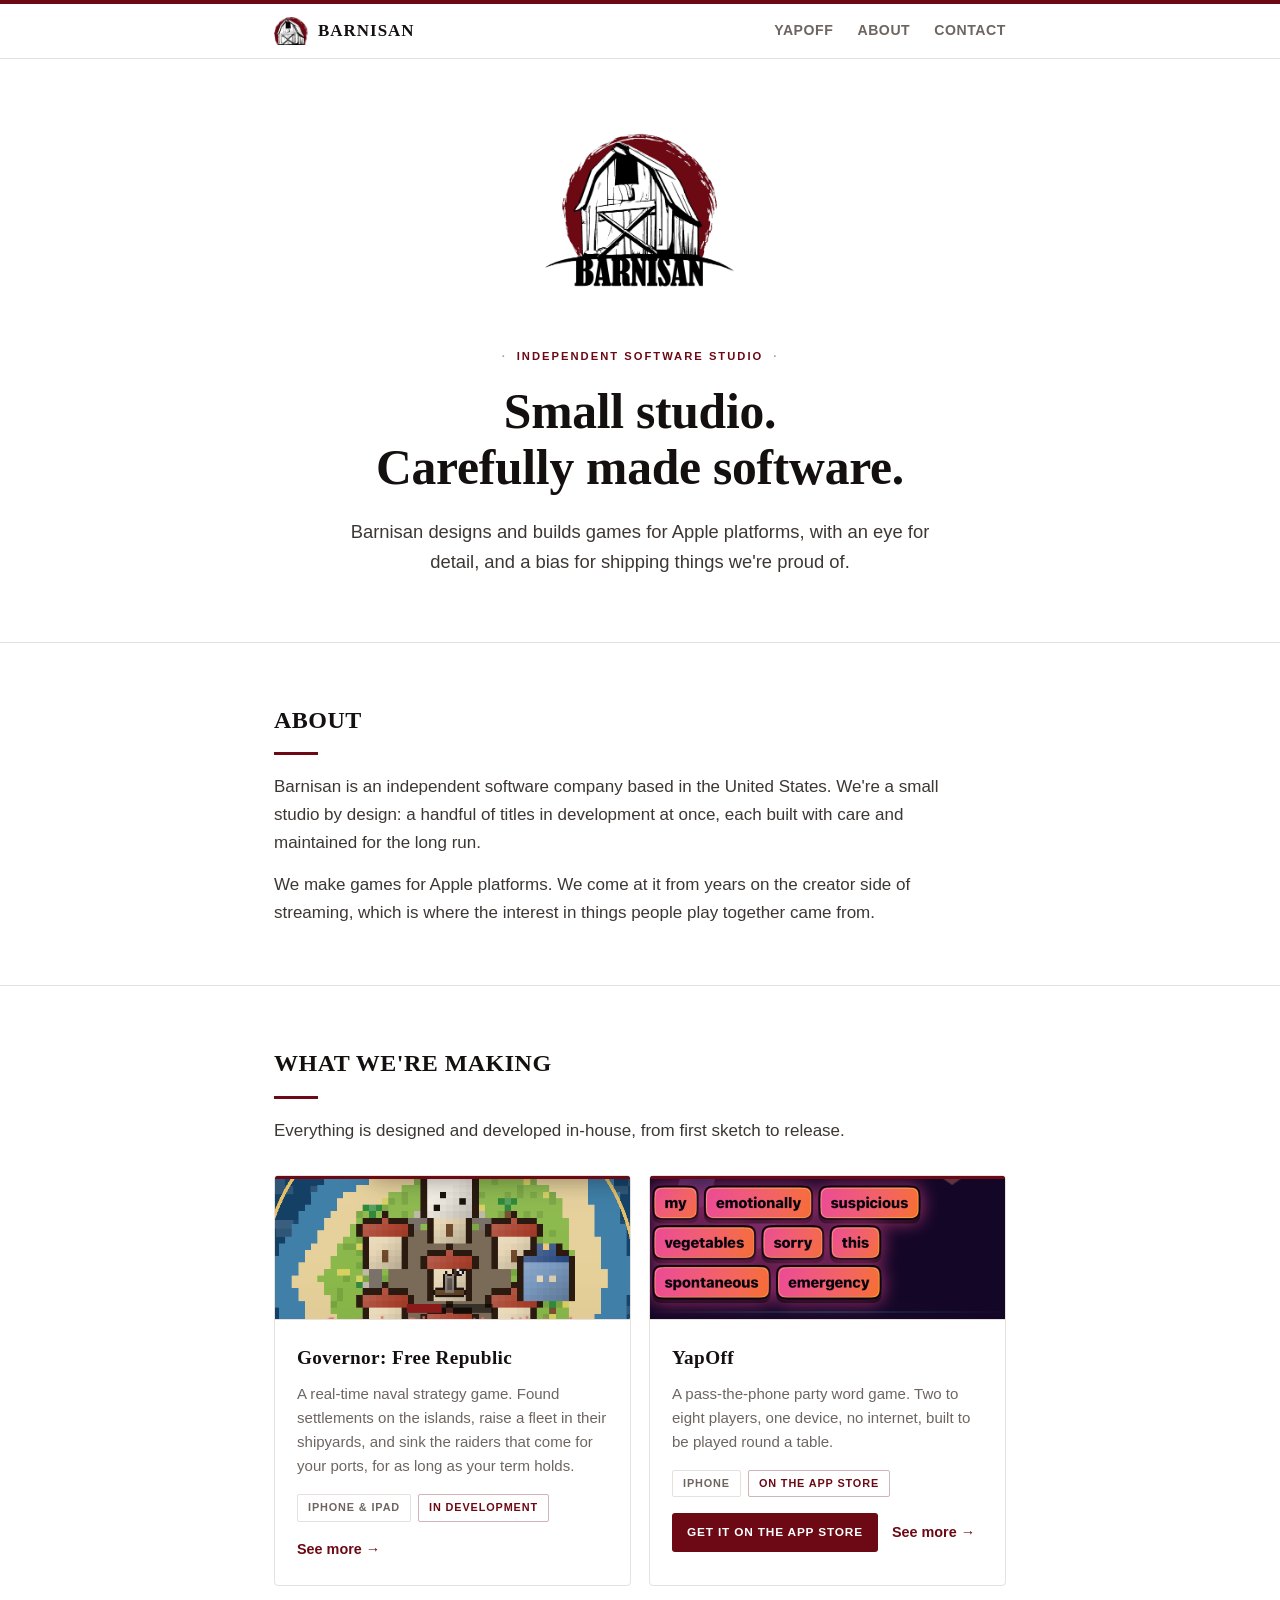
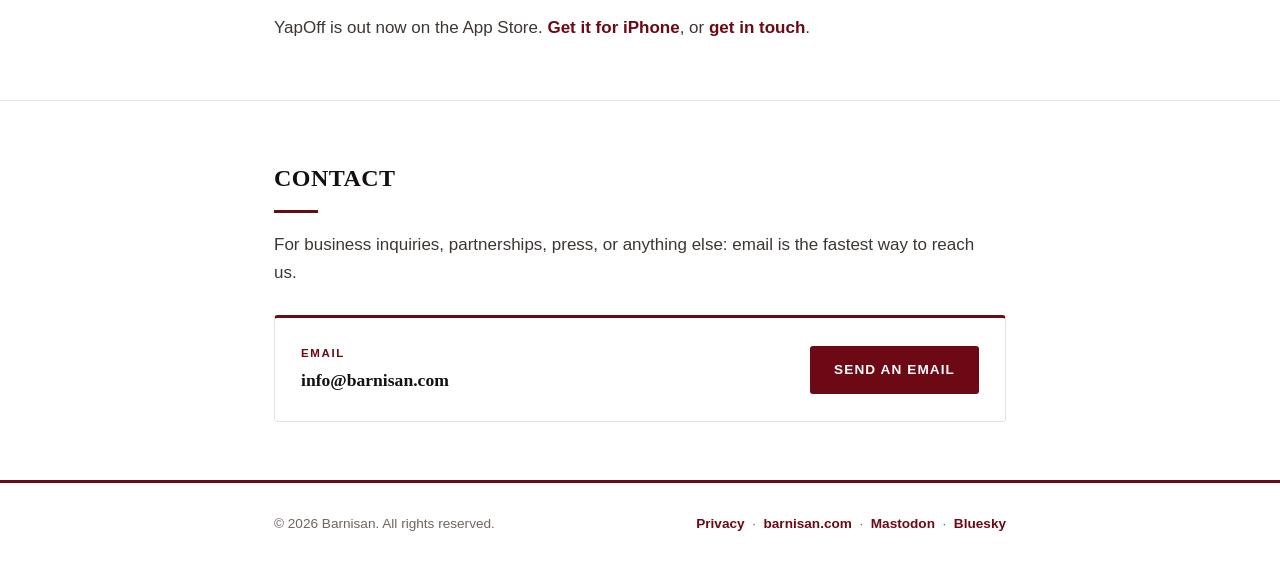
==== index.html @ 018d159a "Remove every em-dash from the public site House style forbids em-dashes in public copy. The site car" ====
<!DOCTYPE html>
<html lang="en">
<head>
<meta charset="UTF-8">
<meta name="viewport" content="width=device-width, initial-scale=1.0">
<title>Barnisan · Independent Software Studio</title>
<meta name="description" content="Barnisan is an independent software studio based in the United States, building games for Apple platforms. Currently making Governor: Free Republic, a real-time naval strategy game, and YapOff, a pass-the-phone party word game, out now on the App Store.">
<link rel="canonical" href="https://barnisan.com/">
<meta property="og:title" content="Barnisan">
<meta property="og:description" content="An independent software studio building games for Apple platforms.">
<meta property="og:url" content="https://barnisan.com/">
<meta property="og:type" content="website">
<meta name="theme-color" content="#6C0914">
<meta property="og:image" content="https://barnisan.com/img/og-barnisan.jpg">
<meta property="og:image:width" content="1200">
<meta property="og:image:height" content="630">
<meta name="twitter:card" content="summary_large_image">
<link rel="icon" type="image/png" sizes="32x32" href="/img/favicon-32.png">
<link rel="apple-touch-icon" href="/img/icon-180.png">
<style>
  :root {
    --ink: #14100F;
    --body: #3D3733;
    --muted: #6E6560;
    --ox: #6C0914;
    --ox-deep: #4E060E;
    --bg: #FFFFFF;
    --line: #E6E1DD;
    --card: #FFFFFF;
    --serif: Rockwell, "Bookman Old Style", Georgia, "Times New Roman", serif;
  }
  * { margin: 0; padding: 0; box-sizing: border-box; }
  html { scroll-behavior: smooth; }
  html, body { overflow-x: hidden; }
  body {
    background: var(--bg);
    color: var(--ink);
    font-family: -apple-system, BlinkMacSystemFont, "Segoe UI", Roboto, Helvetica, Arial, sans-serif;
    font-size: 17px;
    line-height: 1.65;
    -webkit-font-smoothing: antialiased;
  }
  h1, h2, h3, .wordmark { font-family: var(--serif); font-weight: 700; letter-spacing: -0.005em; }
  .wrap { max-width: 780px; margin: 0 auto; padding: 0 24px; }
  .topstripe { height: 4px; background: var(--ox); }

  header {
    position: sticky; top: 0; z-index: 10;
    background: rgba(255, 255, 255, 0.9);
    backdrop-filter: blur(10px);
    border-bottom: 1px solid var(--line);
  }
  .nav { display: flex; align-items: center; justify-content: space-between; padding-block: 13px; }
  .brand { display: flex; align-items: center; gap: 10px; text-decoration: none; color: var(--ink); }
  .brand img { display: block; width: 34px; height: auto; }
  .wordmark { font-size: 1.06rem; letter-spacing: 0.06em; text-transform: uppercase; }
  .wordmark span { color: var(--muted); font-family: -apple-system, BlinkMacSystemFont, "Segoe UI", sans-serif;
    font-size: 0.66rem; font-weight: 600; letter-spacing: 0.1em; margin-left: 7px; vertical-align: 2px; }
  nav.links { display: flex; gap: 24px; }
  nav.links a { color: var(--muted); text-decoration: none; font-size: 0.88rem; font-weight: 600;
    letter-spacing: 0.04em; text-transform: uppercase; }
  nav.links a:hover { color: var(--ox); }
  .menu-toggle {
    display: none; background: none; cursor: pointer; line-height: 0;
    border: 1px solid var(--line); border-radius: 8px; padding: 7px 9px; color: var(--muted);
  }
  .menu-toggle:hover { color: var(--ox); border-color: rgba(108, 9, 20, 0.35); }

  .hero { padding-block: 72px 64px; text-align: center; }
  .hero .emblem { width: 190px; height: auto; margin: 0 auto 26px; display: block; }
  .kicker {
    display: inline-block; font-size: 0.7rem; font-weight: 700;
    letter-spacing: 0.18em; text-transform: uppercase; margin-bottom: 18px;
    color: var(--ox);
  }
  .kicker::before, .kicker::after { content: "·"; opacity: 0.45; margin: 0 10px; }
  .hero h1 { font-size: clamp(2.1rem, 5.4vw, 3.1rem); line-height: 1.14; margin-bottom: 20px; color: var(--ink); }
  .hero p.lede { font-size: 1.15rem; color: var(--body); max-width: 32em; margin: 0 auto; }

  section { padding: 58px 0; border-top: 1px solid var(--line); }
  section h2 { font-size: 1.5rem; margin-bottom: 8px; letter-spacing: 0.02em; text-transform: uppercase; }
  section h2::after { content: ""; display: block; width: 44px; height: 3px;
    background: var(--ox); margin-top: 12px; }
  section h2 + p { margin-top: 18px; }
  section p { color: var(--body); max-width: 42em; }
  section p + p { margin-top: 14px; }

  .grid { display: grid; grid-template-columns: repeat(2, 1fr); gap: 18px; margin-top: 30px; }
  .grid.one { grid-template-columns: 1fr; }
  .grid > * { min-width: 0; }
  .card {
    position: relative; background: var(--card); border: 1px solid var(--line);
    border-radius: 4px; padding: 0; overflow: hidden;
    transition: border-color .18s ease, box-shadow .18s ease;
  }
  .card::before { content: ""; position: absolute; top: 0; left: 0; right: 0; height: 3px; background: var(--ox); z-index: 1; }
  .card-art { display: block; width: 100%; height: auto; border-bottom: 1px solid var(--line); }
  .card-body { padding: 22px 22px 24px; }
  .card:hover { border-color: #CFC7C1; box-shadow: 0 12px 28px -22px rgba(20, 16, 15, 0.5); }
  .card h3 { font-size: 1.2rem; margin-bottom: 8px; letter-spacing: 0.02em; }
  .card p { font-size: 0.94rem; color: var(--muted); line-height: 1.6; }
  .card p.meta { display: flex; flex-wrap: wrap; gap: 7px; margin-top: 16px; }
  .card p.meta span {
    font-size: 0.68rem; font-weight: 700; letter-spacing: 0.08em; text-transform: uppercase;
    padding: 4px 10px; border-radius: 2px; border: 1px solid var(--line); color: var(--muted);
  }
  .card p.meta .stat { color: var(--ox); border-color: rgba(108, 9, 20, 0.3); }
  .card p.more { margin-top: 16px; font-size: 0.9rem; display: flex; flex-wrap: wrap; align-items: center; gap: 14px; }

  .contact-box {
    margin-top: 28px; border-radius: 4px; padding: 26px;
    display: flex; flex-wrap: wrap; align-items: center; justify-content: space-between; gap: 16px;
    border: 1px solid var(--line); border-top: 3px solid var(--ox);
  }
  .contact-box .label { font-size: 0.72rem; font-weight: 700; letter-spacing: 0.14em;
    text-transform: uppercase; color: var(--ox); }
  .contact-box .email { font-size: 1.1rem; font-weight: 700; margin-top: 3px; font-family: var(--serif); }
  a.button {
    display: inline-block; background: var(--ox);
    color: #fff; text-decoration: none;
    font-weight: 700; font-size: 0.85rem; letter-spacing: 0.08em; text-transform: uppercase;
    padding: 13px 24px; border-radius: 3px;
    transition: background .15s ease;
  }
  a.button:hover { background: var(--ox-deep); }
  a.button-sm {
    display: inline-block; background: var(--ox); color: #fff; text-decoration: none;
    font-weight: 700; font-size: 0.74rem; letter-spacing: 0.07em; text-transform: uppercase;
    padding: 10px 15px; border-radius: 3px; transition: background .15s ease;
  }
  a.button-sm:hover { background: var(--ox-deep); }
  a.plain { color: var(--ox); text-decoration: none; font-weight: 700; }
  a.plain:hover { text-decoration: underline; }

  footer { border-top: 3px solid var(--ox); padding: 30px 0 46px; }
  footer .wrap { display: flex; flex-wrap: wrap; justify-content: space-between; gap: 10px; }
  footer p { color: var(--muted); font-size: 0.85rem; }

  @media (max-width: 640px) {
    .grid { grid-template-columns: 1fr; }
    .menu-toggle { display: block; }
    nav.links {
      display: none; position: absolute; top: 100%; left: 0; right: 0;
      flex-direction: column; gap: 0; padding: 4px 24px 12px;
      background: var(--card); border-bottom: 1px solid var(--line);
      box-shadow: 0 16px 30px -22px rgba(20, 16, 15, 0.45);
    }
    header[data-nav-open="true"] nav.links { display: flex; }
    nav.links a { padding: 13px 0; font-size: 0.95rem; border-top: 1px solid var(--line); }
    .hero { padding-block: 54px 48px; }
    .hero .emblem { width: 150px; }
  }
</style>
</head>
<body>

<div class="topstripe"></div>
<header>
  <div class="wrap nav">
    <a class="brand" href="#top" aria-label="Barnisan home">
      <img src="/img/barnisan-mark.webp" width="34" height="27" alt="" decoding="async">
      <div class="wordmark">Barnisan</div>
    </a>
    <nav class="links" id="sitenav" aria-label="Site navigation">
      <a href="/yapoff/">YapOff</a>
      <a href="#about">About</a>
      <a href="#contact">Contact</a>
    </nav>
      <button class="menu-toggle" type="button" aria-expanded="false" aria-controls="sitenav" aria-label="Menu">
        <svg width="20" height="20" viewBox="0 0 20 20" aria-hidden="true" fill="none" stroke="currentColor" stroke-width="2" stroke-linecap="round"><path d="M3 6h14M3 10h14M3 14h14"/></svg>
      </button>
  </div>
</header>

<main id="top">
  <div class="wrap hero">
    <img class="emblem" src="/img/barnisan-logo.webp" width="190" height="184"
         alt="Barnisan" fetchpriority="high" decoding="async">
    <span class="kicker">Independent software studio</span>
    <h1>Small studio.<br>Carefully made software.</h1>
    <p class="lede">Barnisan designs and builds games for Apple platforms, with an eye for detail, and a bias for shipping things we're proud of.</p>
  </div>

  <section id="about">
    <div class="wrap">
      <h2>About</h2>
      <p>Barnisan is an independent software company based in the United States. We're a small studio by design: a handful of titles in development at once, each built with care and maintained for the long run.</p>
      <p>We make games for Apple platforms. We come at it from years on the creator side of streaming, which is where the interest in things people play together came from.</p>
    </div>
  </section>

  <section id="work">
    <div class="wrap">
      <h2>What we're making</h2>
      <p>Everything is designed and developed in-house, from first sketch to release.</p>
      <div class="grid">
        <div class="card">
          <img class="card-art" src="/img/card-governor.png" width="620" height="250" alt="Pixel-art settlement on an island: three red-roofed houses, a keep and a blue warehouse on green grass, ringed by pale sand and blue sea." loading="lazy" decoding="async">
          <div class="card-body">
          <h3>Governor: Free Republic</h3>
          <p>A real-time naval strategy game. Found settlements on the islands, raise a fleet in their shipyards, and sink the raiders that come for your ports, for as long as your term holds.</p>
          <p class="meta"><span class="plat">iPhone &amp; iPad</span><span class="stat">In development</span></p>
          <p class="more"><a class="plain" href="/governor/">See more &rarr;</a></p>
          </div>
        </div>
        <div class="card">
          <img class="card-art" src="/img/card-yapoff.png" width="620" height="250" alt="Word chips from YapOff reading my, emotionally, suspicious, vegetables, sorry, this, spontaneous, emergency, in bright pink and orange on a dark purple background." loading="lazy" decoding="async">
          <div class="card-body">
          <h3>YapOff</h3>
          <p>A pass-the-phone party word game. Two to eight players, one device, no internet, built to be played round a table.</p>
          <p class="meta"><span class="plat">iPhone</span><span class="stat">On the App Store</span></p>
          <p class="more"><a class="button-sm" href="https://apps.apple.com/app/id6803661002">Get it on the App Store</a><a class="plain" href="/yapoff/">See more &rarr;</a></p>
          </div>
        </div>
      </div>
      <p style="margin-top: 28px;">YapOff is out now on the App Store. <a class="plain" href="https://apps.apple.com/app/id6803661002">Get it for iPhone</a>, or <a class="plain" href="#contact">get in touch</a>.</p>
    </div>
  </section>

  <section id="contact">
    <div class="wrap">
      <h2>Contact</h2>
      <p>For business inquiries, partnerships, press, or anything else: email is the fastest way to reach us.</p>
      <div class="contact-box">
        <div>
          <div class="label">Email</div>
          <div class="email">info@barnisan.com</div>
        </div>
        <a class="button" href="mailto:info@barnisan.com">Send an email</a>
      </div>
    </div>
  </section>
</main>

<footer>
  <div class="wrap">
    <p>© 2026 Barnisan. All rights reserved.</p>
    <p><a class="plain" href="/privacy/">Privacy</a> &nbsp;·&nbsp; <a class="plain" href="https://barnisan.com">barnisan.com</a> &nbsp;·&nbsp; <a class="plain" rel="me" href="https://mastodon.social/@barnisan">Mastodon</a> &nbsp;·&nbsp; <a class="plain" rel="me" href="https://bsky.app/profile/barnisan.bsky.social">Bluesky</a></p>
  </div>
</footer>

<script>
(function () {
  var header = document.querySelector('header');
  var toggle = document.querySelector('.menu-toggle');
  if (!header || !toggle) return;
  function set(open) {
    header.setAttribute('data-nav-open', open ? 'true' : 'false');
    toggle.setAttribute('aria-expanded', open ? 'true' : 'false');
  }
  toggle.addEventListener('click', function () {
    set(header.getAttribute('data-nav-open') !== 'true');
  });
  header.querySelectorAll('nav.links a').forEach(function (a) {
    a.addEventListener('click', function () { set(false); });
  });
  document.addEventListener('keydown', function (e) {
    if (e.key === 'Escape' && header.getAttribute('data-nav-open') === 'true') {
      set(false);
      toggle.focus();
    }
  });
})();
</script>

</body>
</html>
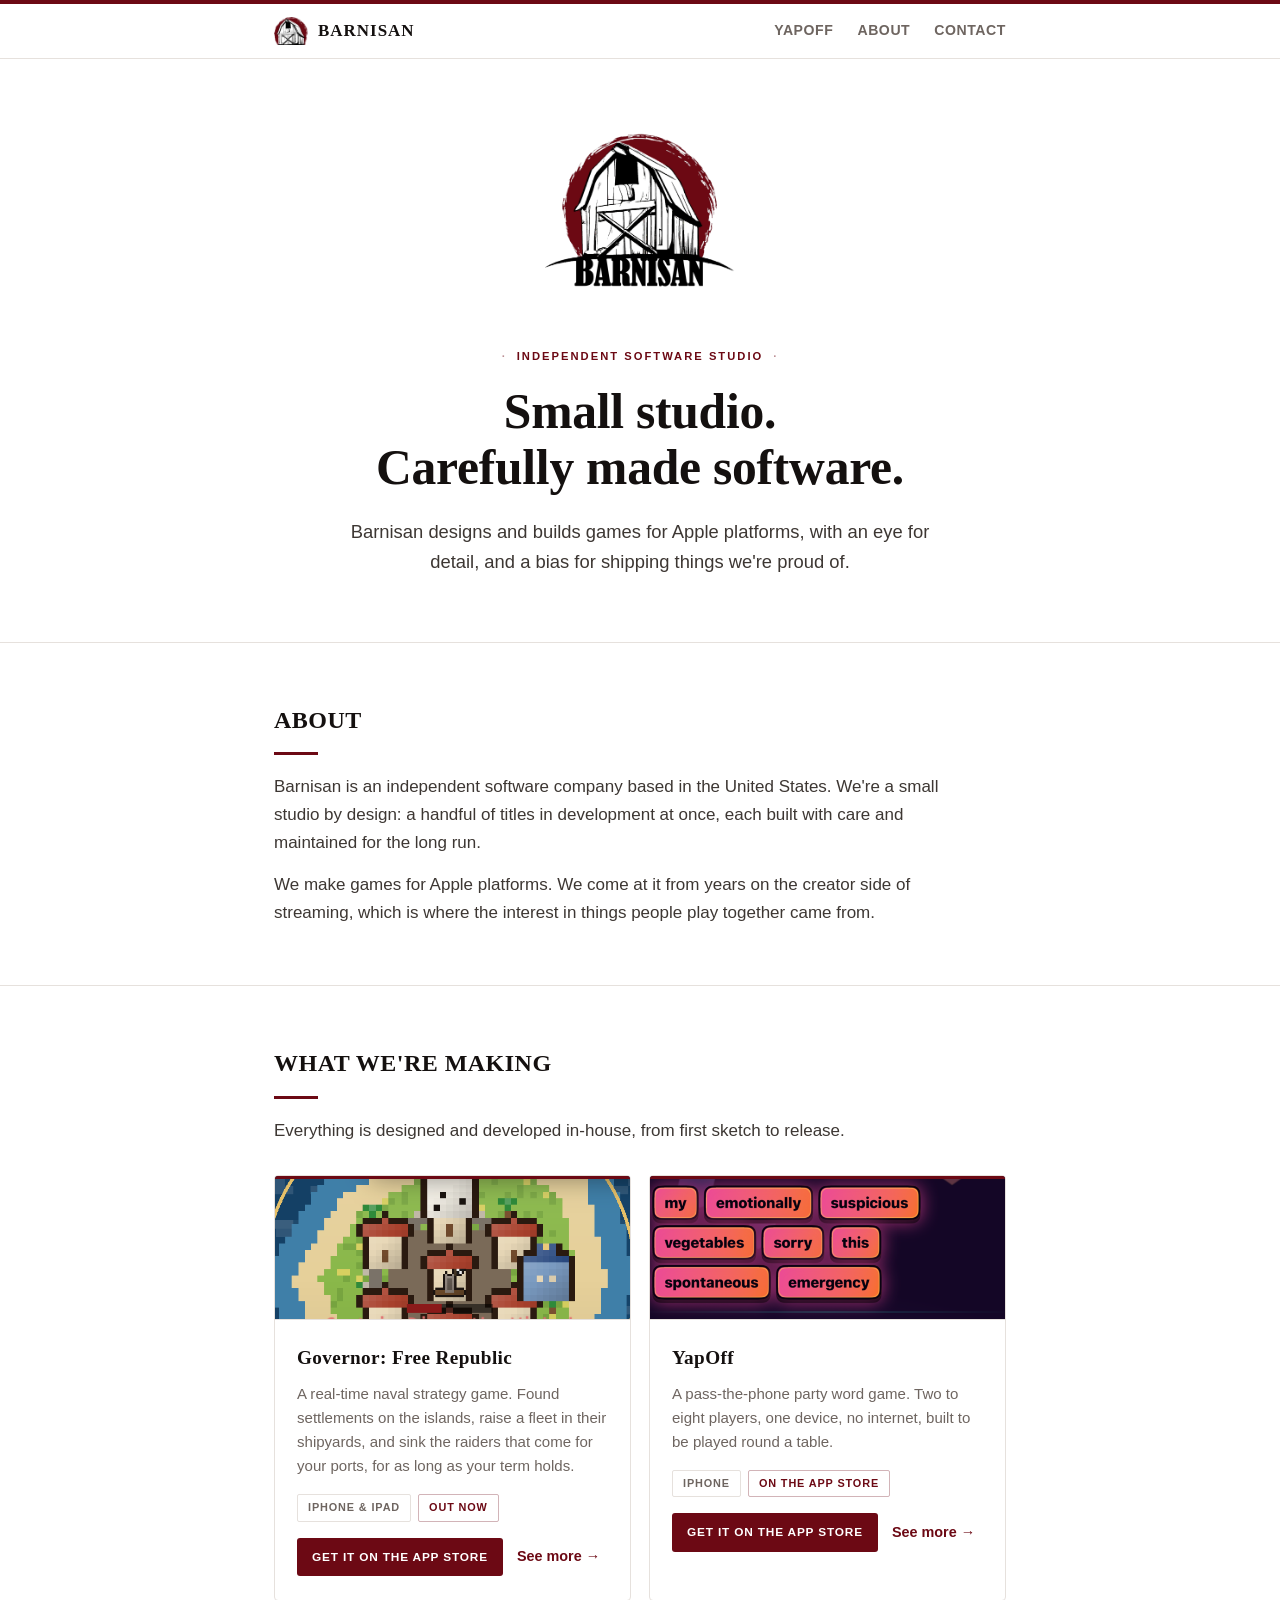
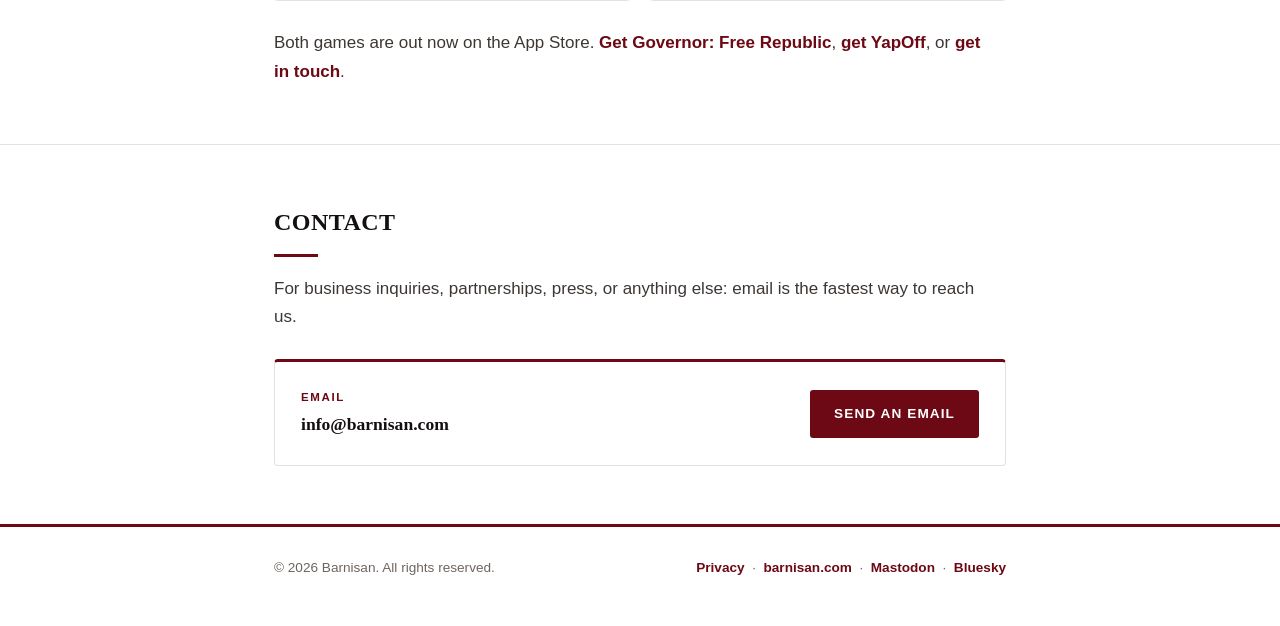
==== commit b62b5ece: "Governor is out: put the App Store link on the site Governor: Free Republic went live on the App Sto" ====
--- a/index.html
+++ b/index.html
@@ -199,8 +199,8 @@
           <div class="card-body">
           <h3>Governor: Free Republic</h3>
           <p>A real-time naval strategy game. Found settlements on the islands, raise a fleet in their shipyards, and sink the raiders that come for your ports, for as long as your term holds.</p>
-          <p class="meta"><span class="plat">iPhone &amp; iPad</span><span class="stat">In development</span></p>
-          <p class="more"><a class="plain" href="/governor/">See more &rarr;</a></p>
+          <p class="meta"><span class="plat">iPhone &amp; iPad</span><span class="stat">Out now</span></p>
+          <p class="more"><a class="button-sm" href="https://apps.apple.com/app/id6803666380">Get it on the App Store</a><a class="plain" href="/governor/">See more &rarr;</a></p>
           </div>
         </div>
         <div class="card">
@@ -213,7 +213,7 @@
           </div>
         </div>
       </div>
-      <p style="margin-top: 28px;">YapOff is out now on the App Store. <a class="plain" href="https://apps.apple.com/app/id6803661002">Get it for iPhone</a>, or <a class="plain" href="#contact">get in touch</a>.</p>
+      <p style="margin-top: 28px;">Both games are out now on the App Store. <a class="plain" href="https://apps.apple.com/app/id6803666380">Get Governor: Free Republic</a>, <a class="plain" href="https://apps.apple.com/app/id6803661002">get YapOff</a>, or <a class="plain" href="#contact">get in touch</a>.</p>
     </div>
   </section>
 
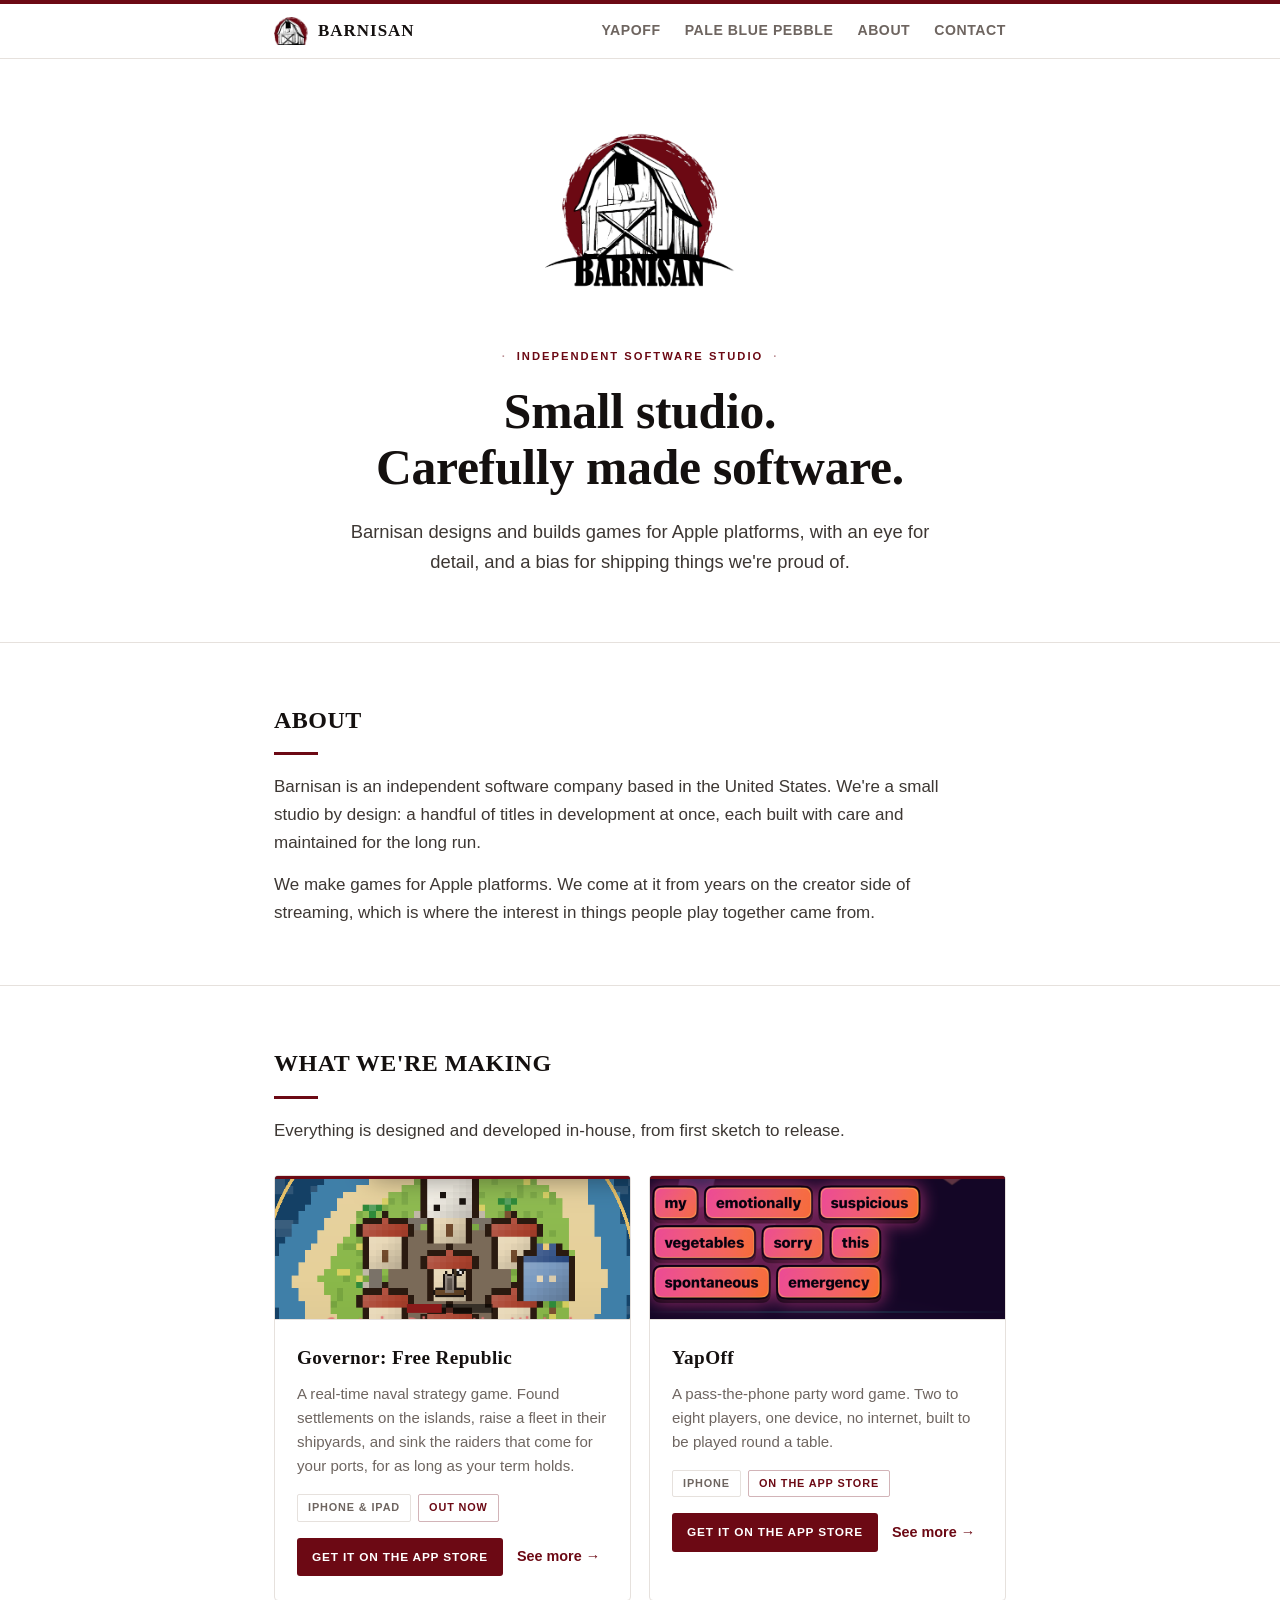
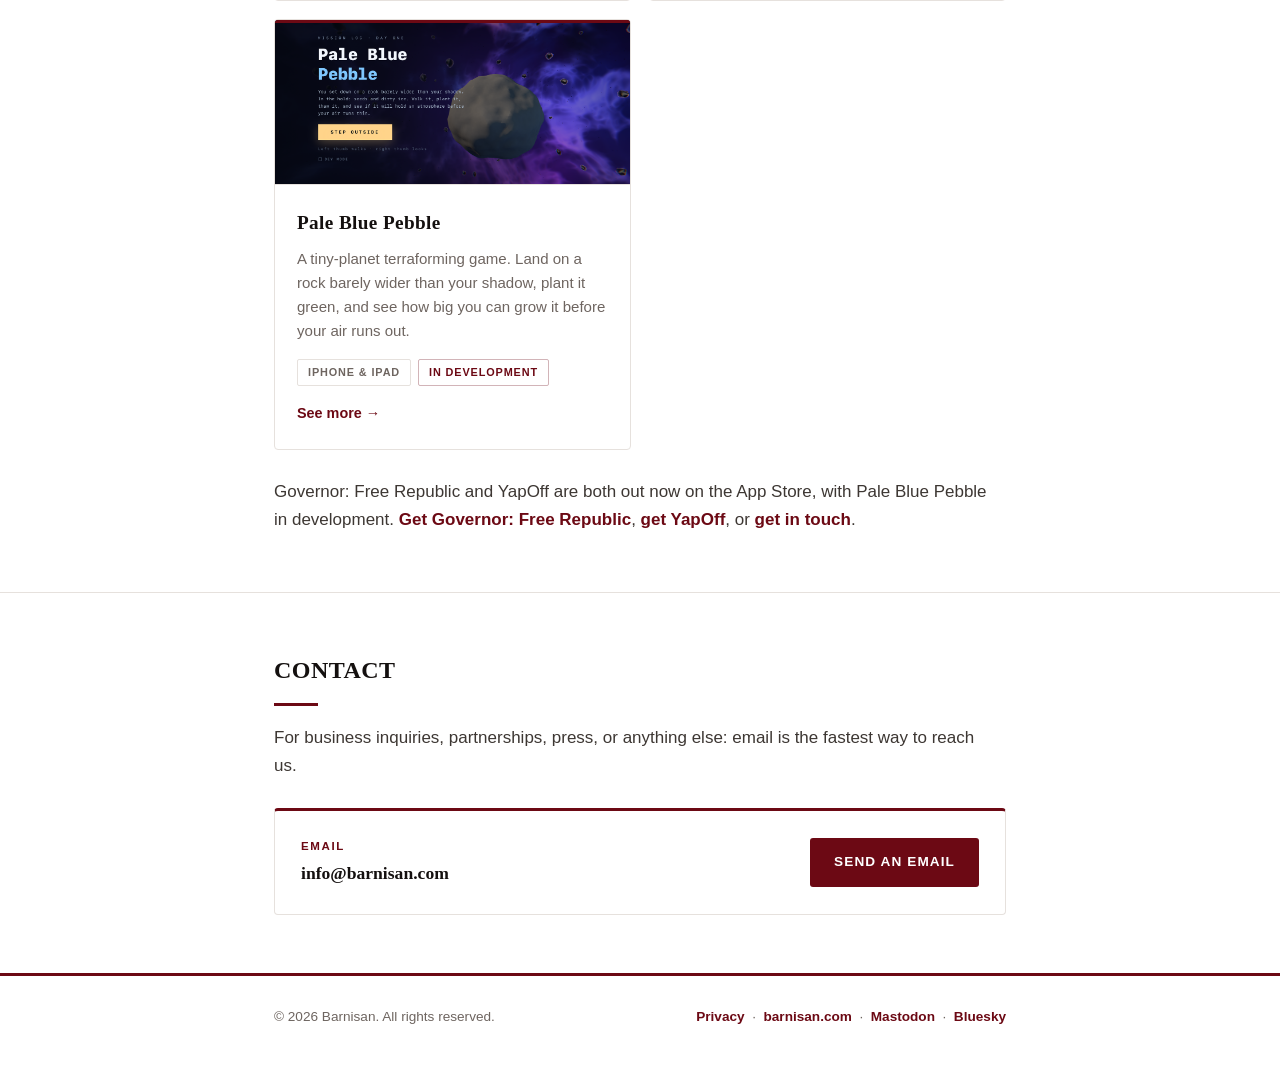
==== commit 3d777469: "Pale Blue Pebble: its own page, linked from the homepage Co-Authored-By: Claude Fable 5.1 <noreply@a" ====
--- a/index.html
+++ b/index.html
@@ -4,7 +4,7 @@
 <meta charset="UTF-8">
 <meta name="viewport" content="width=device-width, initial-scale=1.0">
 <title>Barnisan · Independent Software Studio</title>
-<meta name="description" content="Barnisan is an independent software studio based in the United States, building games for Apple platforms. Currently making Governor: Free Republic, a real-time naval strategy game, and YapOff, a pass-the-phone party word game, out now on the App Store.">
+<meta name="description" content="Barnisan is an independent software studio based in the United States, building games for Apple platforms. Currently making Governor: Free Republic, a real-time naval strategy game, and YapOff, a pass-the-phone party word game, out now on the App Store, with Pale Blue Pebble, a tiny-planet terraforming game, in development.">
 <link rel="canonical" href="https://barnisan.com/">
 <meta property="og:title" content="Barnisan">
 <meta property="og:description" content="An independent software studio building games for Apple platforms.">
@@ -163,6 +163,7 @@
     </a>
     <nav class="links" id="sitenav" aria-label="Site navigation">
       <a href="/yapoff/">YapOff</a>
+      <a href="/palebluepebble/">Pale Blue Pebble</a>
       <a href="#about">About</a>
       <a href="#contact">Contact</a>
     </nav>
@@ -212,8 +213,17 @@
           <p class="more"><a class="button-sm" href="https://apps.apple.com/app/id6803661002">Get it on the App Store</a><a class="plain" href="/yapoff/">See more &rarr;</a></p>
           </div>
         </div>
+        <div class="card">
+          <img class="card-art" src="/img/card-palebluepebble.png" width="620" height="285" alt="Title screen for Pale Blue Pebble: a small rocky planetoid adrift against a purple nebula, with the game's title over it." loading="lazy" decoding="async">
+          <div class="card-body">
+          <h3>Pale Blue Pebble</h3>
+          <p>A tiny-planet terraforming game. Land on a rock barely wider than your shadow, plant it green, and see how big you can grow it before your air runs out.</p>
+          <p class="meta"><span class="plat">iPhone &amp; iPad</span><span class="stat">In development</span></p>
+          <p class="more"><a class="plain" href="/palebluepebble/">See more &rarr;</a></p>
+          </div>
+        </div>
       </div>
-      <p style="margin-top: 28px;">Both games are out now on the App Store. <a class="plain" href="https://apps.apple.com/app/id6803666380">Get Governor: Free Republic</a>, <a class="plain" href="https://apps.apple.com/app/id6803661002">get YapOff</a>, or <a class="plain" href="#contact">get in touch</a>.</p>
+      <p style="margin-top: 28px;">Governor: Free Republic and YapOff are both out now on the App Store, with Pale Blue Pebble in development. <a class="plain" href="https://apps.apple.com/app/id6803666380">Get Governor: Free Republic</a>, <a class="plain" href="https://apps.apple.com/app/id6803661002">get YapOff</a>, or <a class="plain" href="#contact">get in touch</a>.</p>
     </div>
   </section>
 
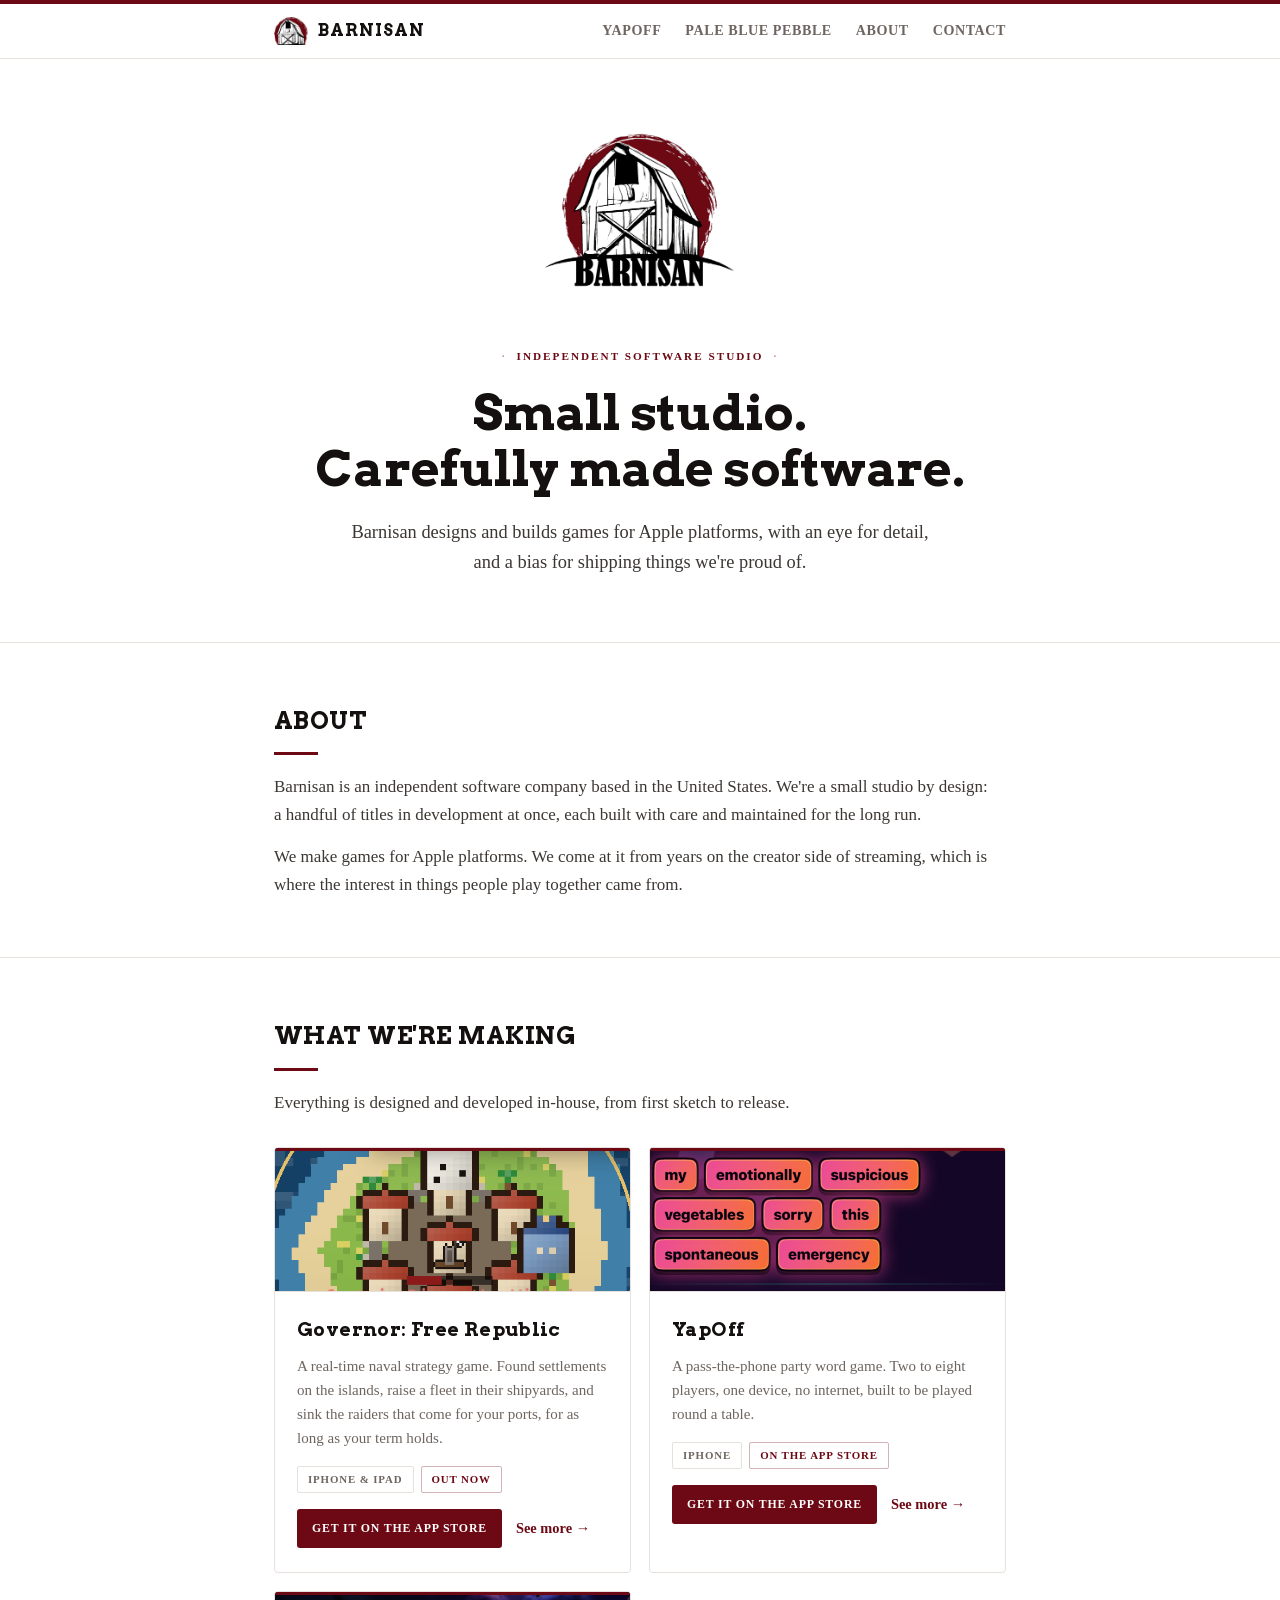
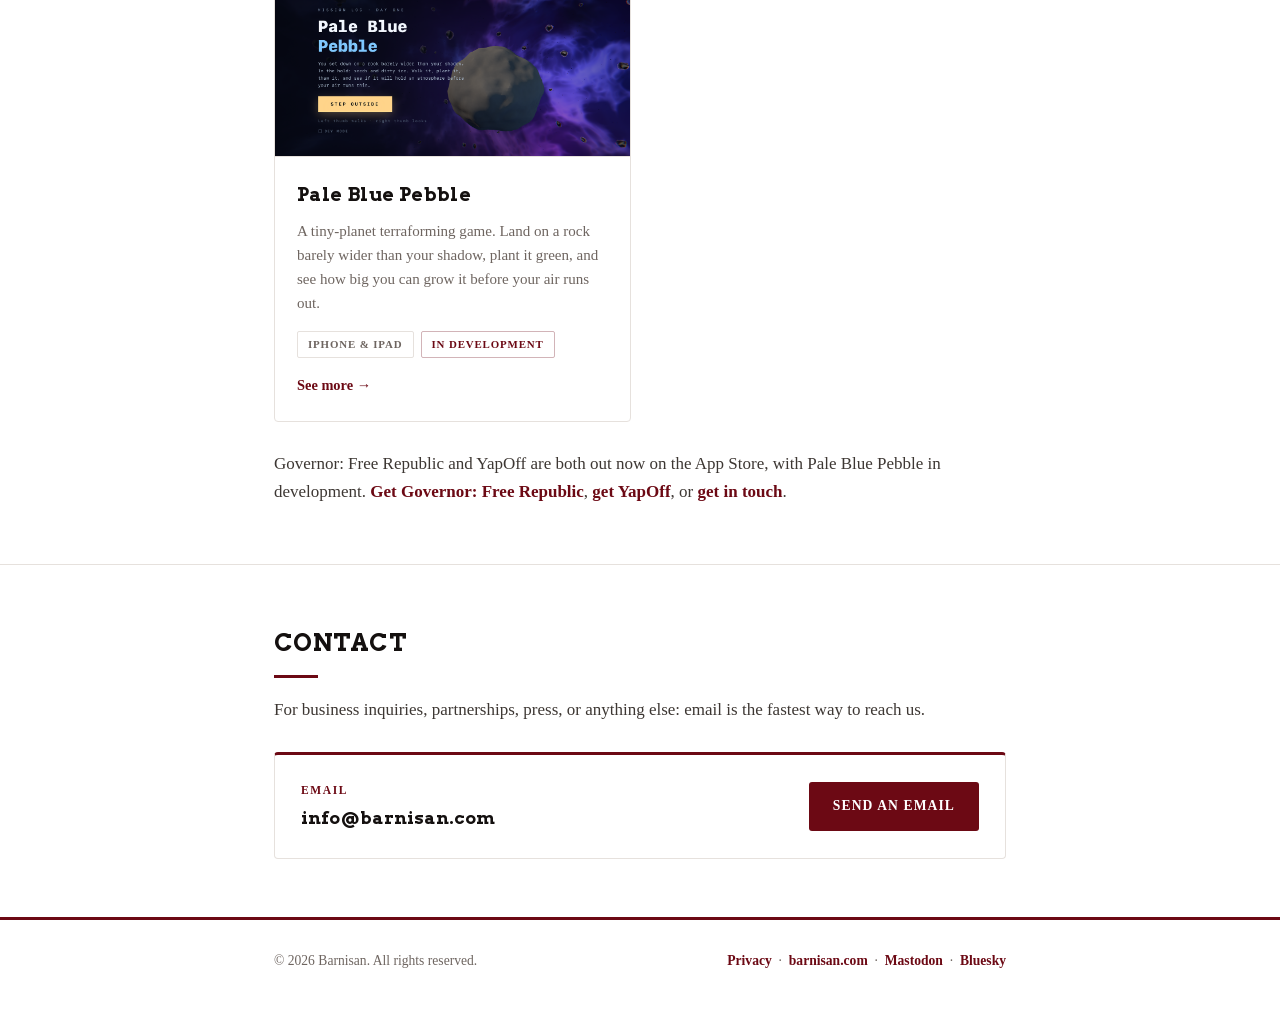
==== commit 4515f5e4: "Barnisan type across the site: self-hosted Arvo for headings, editorial serif for body Pale Blue Peb" ====
--- a/index.html
+++ b/index.html
@@ -17,6 +17,7 @@
 <meta name="twitter:card" content="summary_large_image">
 <link rel="icon" type="image/png" sizes="32x32" href="/img/favicon-32.png">
 <link rel="apple-touch-icon" href="/img/icon-180.png">
+<link rel="stylesheet" href="/fonts/fonts.css">
 <style>
   :root {
     --ink: #14100F;
@@ -27,7 +28,8 @@
     --bg: #FFFFFF;
     --line: #E6E1DD;
     --card: #FFFFFF;
-    --serif: Rockwell, "Bookman Old Style", Georgia, "Times New Roman", serif;
+    --serif: Arvo, Rockwell, "Bookman Old Style", Georgia, "Times New Roman", serif;
+    --body-font: "Iowan Old Style", "Palatino Linotype", Palatino, Georgia, "Times New Roman", serif;
   }
   * { margin: 0; padding: 0; box-sizing: border-box; }
   html { scroll-behavior: smooth; }
@@ -35,7 +37,7 @@
   body {
     background: var(--bg);
     color: var(--ink);
-    font-family: -apple-system, BlinkMacSystemFont, "Segoe UI", Roboto, Helvetica, Arial, sans-serif;
+    font-family: var(--body-font);
     font-size: 17px;
     line-height: 1.65;
     -webkit-font-smoothing: antialiased;
@@ -54,7 +56,7 @@
   .brand { display: flex; align-items: center; gap: 10px; text-decoration: none; color: var(--ink); }
   .brand img { display: block; width: 34px; height: auto; }
   .wordmark { font-size: 1.06rem; letter-spacing: 0.06em; text-transform: uppercase; }
-  .wordmark span { color: var(--muted); font-family: -apple-system, BlinkMacSystemFont, "Segoe UI", sans-serif;
+  .wordmark span { color: var(--muted); font-family: var(--body-font);
     font-size: 0.66rem; font-weight: 600; letter-spacing: 0.1em; margin-left: 7px; vertical-align: 2px; }
   nav.links { display: flex; gap: 24px; }
   nav.links a { color: var(--muted); text-decoration: none; font-size: 0.88rem; font-weight: 600;
--- a/fonts/fonts.css
+++ b/fonts/fonts.css
@@ -0,0 +1,4 @@
+/* Arvo by Anton Koovit, SIL Open Font License 1.1. Self-hosted so the site makes no third-party requests. */
+@font-face { font-family: "Arvo"; font-style: normal; font-weight: 400; font-display: swap; src: url("/fonts/arvo-400.woff2") format("woff2"); }
+@font-face { font-family: "Arvo"; font-style: normal; font-weight: 700; font-display: swap; src: url("/fonts/arvo-700.woff2") format("woff2"); }
+@font-face { font-family: "Arvo"; font-style: italic; font-weight: 400; font-display: swap; src: url("/fonts/arvo-400i.woff2") format("woff2"); }
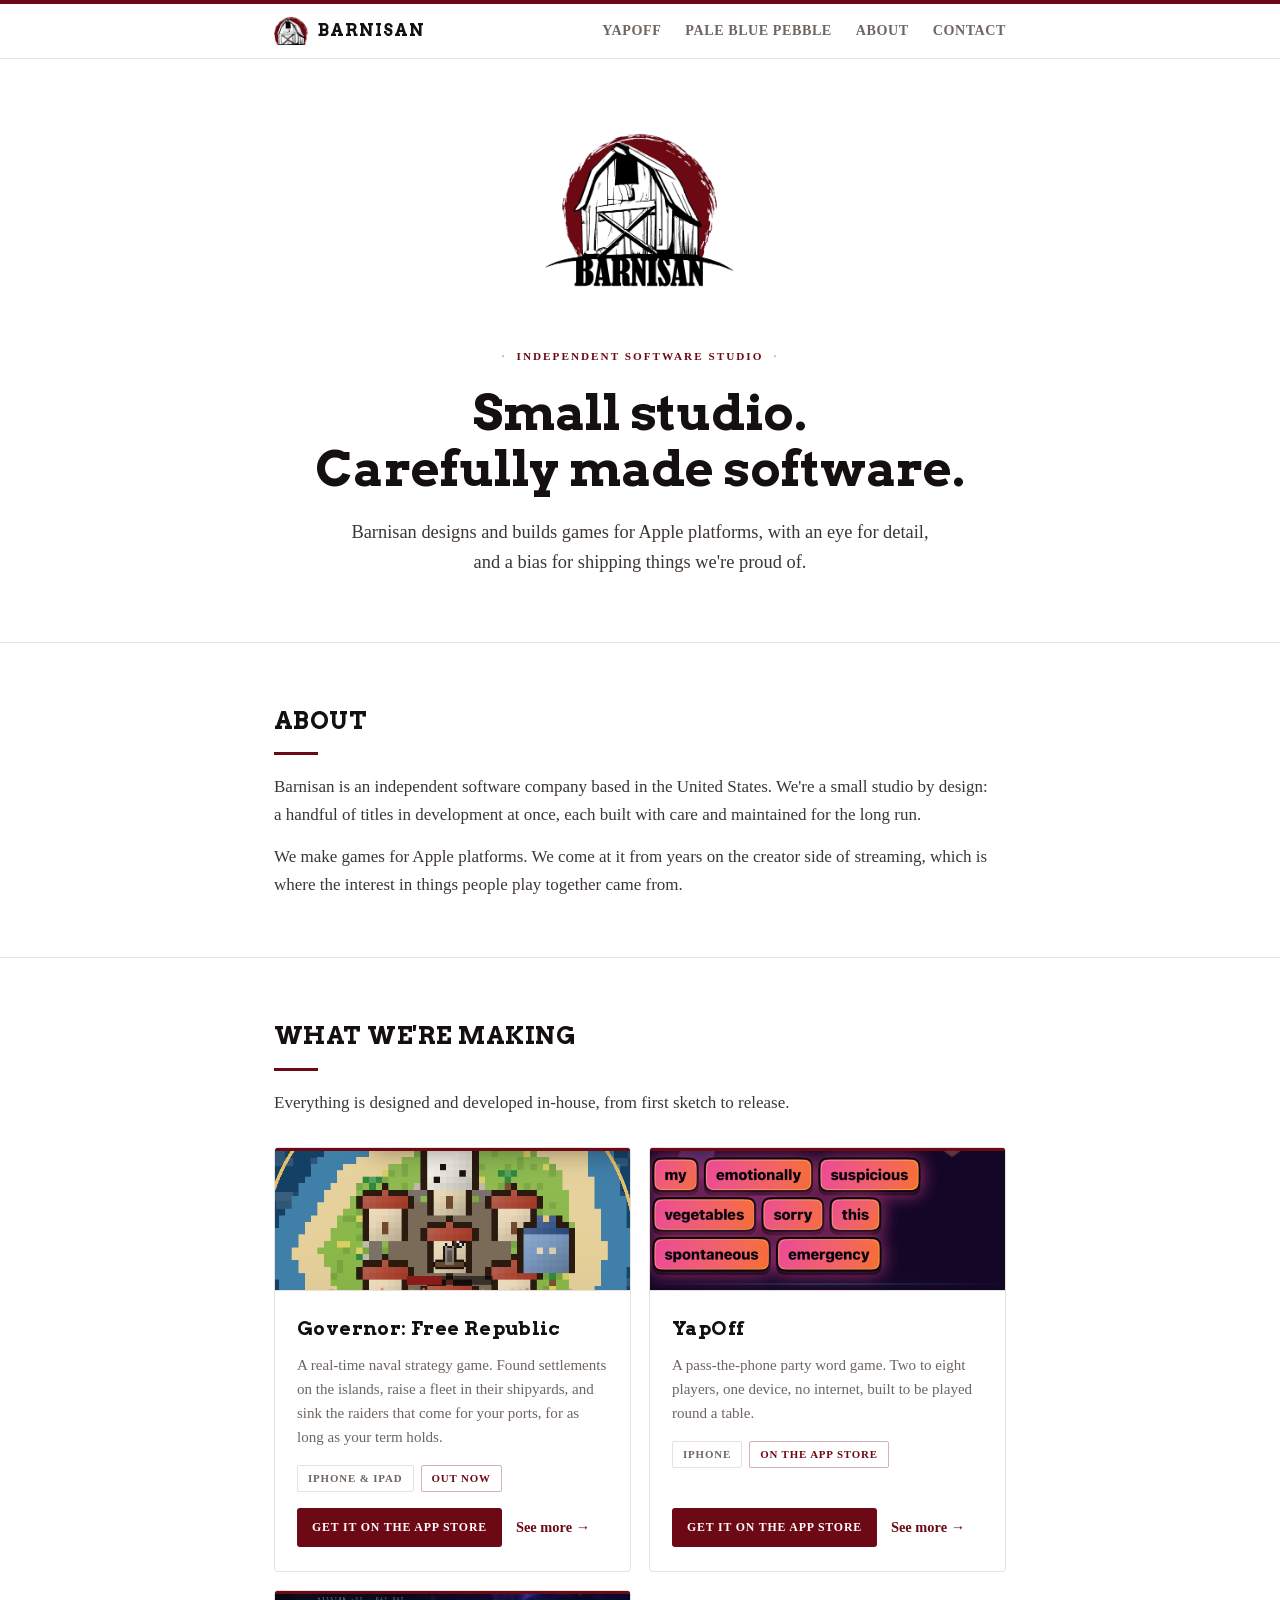
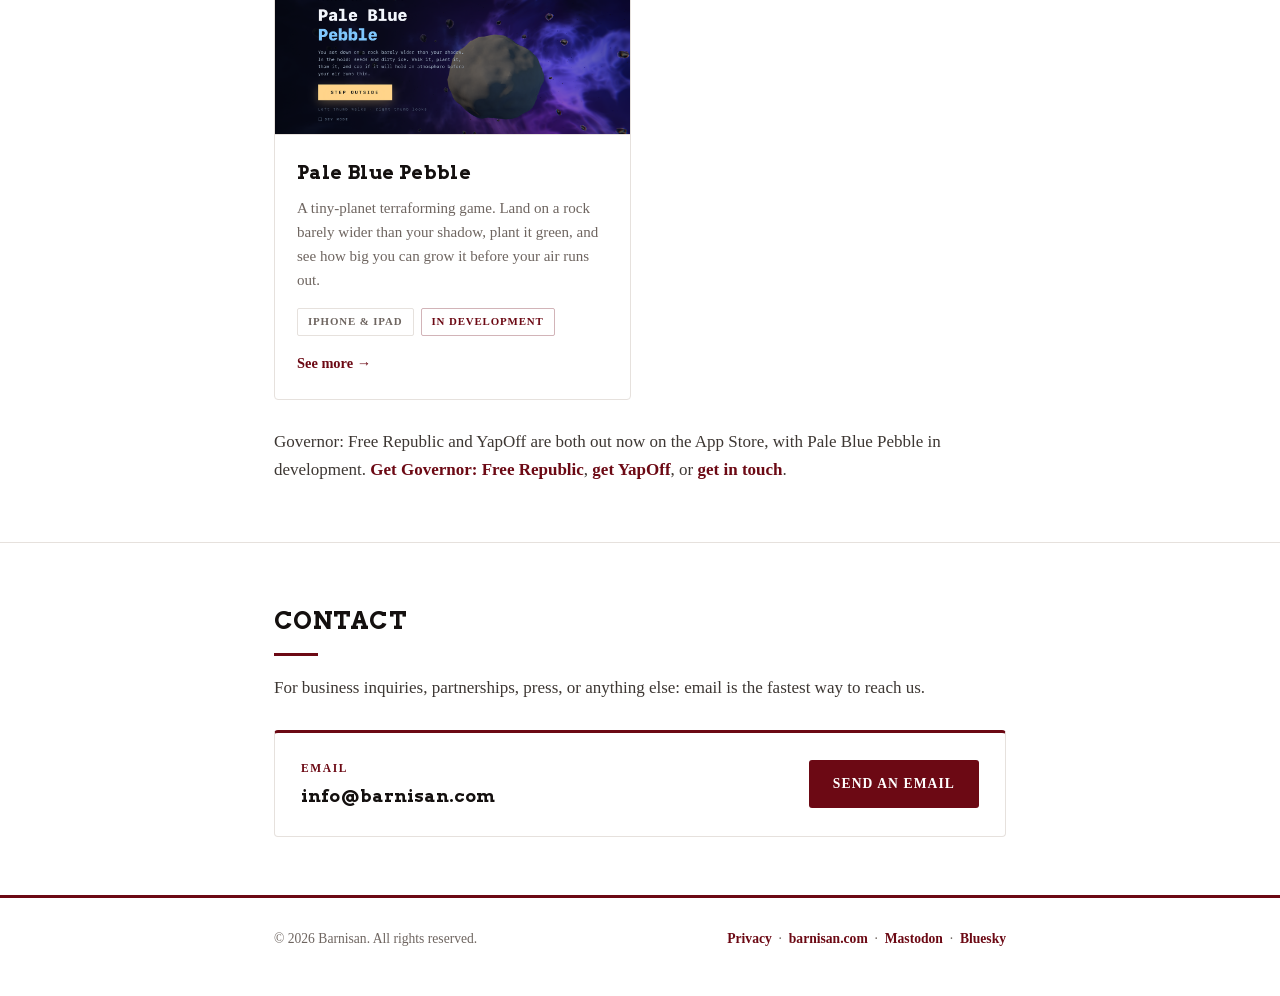
==== commit b529d19b: "Homepage cards: pin the footer row to the card bottom, equalise art height Co-Authored-By: Claude Fa" ====
--- a/index.html
+++ b/index.html
@@ -91,13 +91,14 @@
   .grid.one { grid-template-columns: 1fr; }
   .grid > * { min-width: 0; }
   .card {
+    display: flex; flex-direction: column;
     position: relative; background: var(--card); border: 1px solid var(--line);
     border-radius: 4px; padding: 0; overflow: hidden;
     transition: border-color .18s ease, box-shadow .18s ease;
   }
   .card::before { content: ""; position: absolute; top: 0; left: 0; right: 0; height: 3px; background: var(--ox); z-index: 1; }
-  .card-art { display: block; width: 100%; height: auto; border-bottom: 1px solid var(--line); }
-  .card-body { padding: 22px 22px 24px; }
+  .card-art { display: block; width: 100%; height: auto; aspect-ratio: 620 / 250; object-fit: cover; border-bottom: 1px solid var(--line); }
+  .card-body { padding: 22px 22px 24px; display: flex; flex-direction: column; flex: 1; }
   .card:hover { border-color: #CFC7C1; box-shadow: 0 12px 28px -22px rgba(20, 16, 15, 0.5); }
   .card h3 { font-size: 1.2rem; margin-bottom: 8px; letter-spacing: 0.02em; }
   .card p { font-size: 0.94rem; color: var(--muted); line-height: 1.6; }
@@ -107,7 +108,7 @@
     padding: 4px 10px; border-radius: 2px; border: 1px solid var(--line); color: var(--muted);
   }
   .card p.meta .stat { color: var(--ox); border-color: rgba(108, 9, 20, 0.3); }
-  .card p.more { margin-top: 16px; font-size: 0.9rem; display: flex; flex-wrap: wrap; align-items: center; gap: 14px; }
+  .card p.more { margin-top: auto; padding-top: 16px; font-size: 0.9rem; display: flex; flex-wrap: wrap; align-items: center; gap: 14px; }
 
   .contact-box {
     margin-top: 28px; border-radius: 4px; padding: 26px;
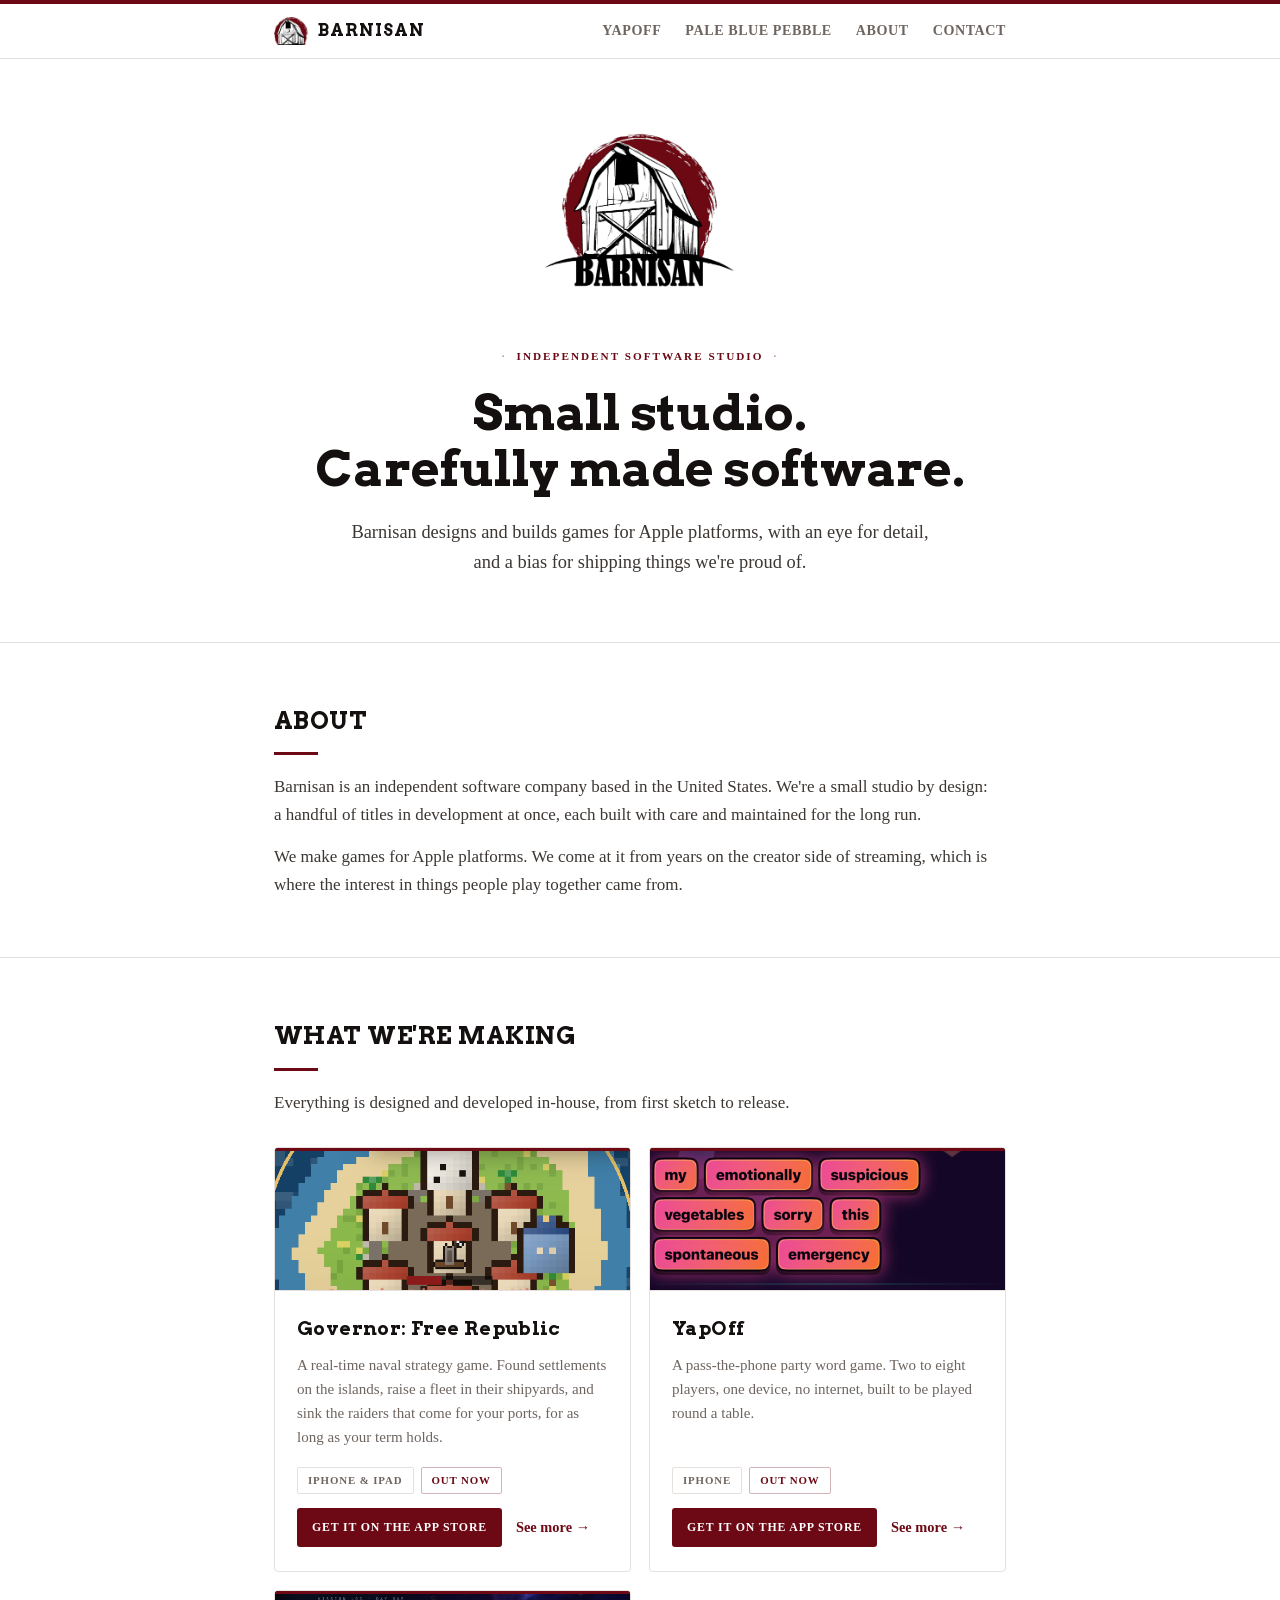
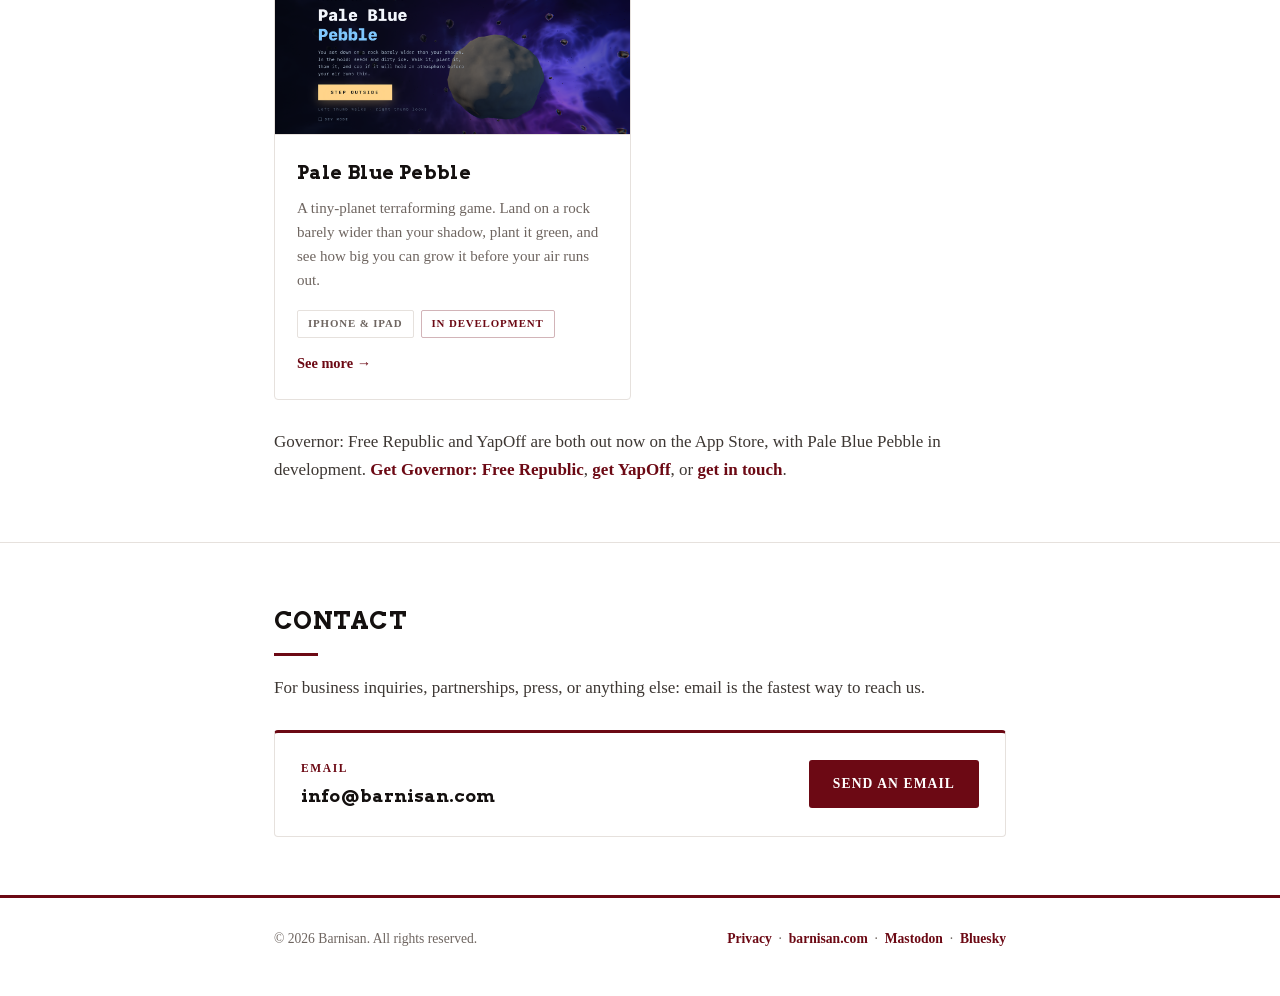
==== commit f14be822: "Homepage cards: tags and buttons share one pinned footer; shipped titles both say Out now Co-Authore" ====
--- a/index.html
+++ b/index.html
@@ -102,13 +102,14 @@
   .card:hover { border-color: #CFC7C1; box-shadow: 0 12px 28px -22px rgba(20, 16, 15, 0.5); }
   .card h3 { font-size: 1.2rem; margin-bottom: 8px; letter-spacing: 0.02em; }
   .card p { font-size: 0.94rem; color: var(--muted); line-height: 1.6; }
-  .card p.meta { display: flex; flex-wrap: wrap; gap: 7px; margin-top: 16px; }
+  .card-foot { margin-top: auto; padding-top: 18px; }
+  .card p.meta { display: flex; flex-wrap: wrap; gap: 7px; }
   .card p.meta span {
     font-size: 0.68rem; font-weight: 700; letter-spacing: 0.08em; text-transform: uppercase;
     padding: 4px 10px; border-radius: 2px; border: 1px solid var(--line); color: var(--muted);
   }
   .card p.meta .stat { color: var(--ox); border-color: rgba(108, 9, 20, 0.3); }
-  .card p.more { margin-top: auto; padding-top: 16px; font-size: 0.9rem; display: flex; flex-wrap: wrap; align-items: center; gap: 14px; }
+  .card p.more { margin-top: 14px; font-size: 0.9rem; display: flex; flex-wrap: wrap; align-items: center; gap: 14px; }
 
   .contact-box {
     margin-top: 28px; border-radius: 4px; padding: 26px;
@@ -203,8 +204,10 @@
           <div class="card-body">
           <h3>Governor: Free Republic</h3>
           <p>A real-time naval strategy game. Found settlements on the islands, raise a fleet in their shipyards, and sink the raiders that come for your ports, for as long as your term holds.</p>
+          <div class="card-foot">
           <p class="meta"><span class="plat">iPhone &amp; iPad</span><span class="stat">Out now</span></p>
           <p class="more"><a class="button-sm" href="https://apps.apple.com/app/id6803666380">Get it on the App Store</a><a class="plain" href="/governor/">See more &rarr;</a></p>
+          </div>
           </div>
         </div>
         <div class="card">
@@ -212,8 +215,10 @@
           <div class="card-body">
           <h3>YapOff</h3>
           <p>A pass-the-phone party word game. Two to eight players, one device, no internet, built to be played round a table.</p>
-          <p class="meta"><span class="plat">iPhone</span><span class="stat">On the App Store</span></p>
+          <div class="card-foot">
+          <p class="meta"><span class="plat">iPhone</span><span class="stat">Out now</span></p>
           <p class="more"><a class="button-sm" href="https://apps.apple.com/app/id6803661002">Get it on the App Store</a><a class="plain" href="/yapoff/">See more &rarr;</a></p>
+          </div>
           </div>
         </div>
         <div class="card">
@@ -221,8 +226,10 @@
           <div class="card-body">
           <h3>Pale Blue Pebble</h3>
           <p>A tiny-planet terraforming game. Land on a rock barely wider than your shadow, plant it green, and see how big you can grow it before your air runs out.</p>
+          <div class="card-foot">
           <p class="meta"><span class="plat">iPhone &amp; iPad</span><span class="stat">In development</span></p>
           <p class="more"><a class="plain" href="/palebluepebble/">See more &rarr;</a></p>
+          </div>
           </div>
         </div>
       </div>
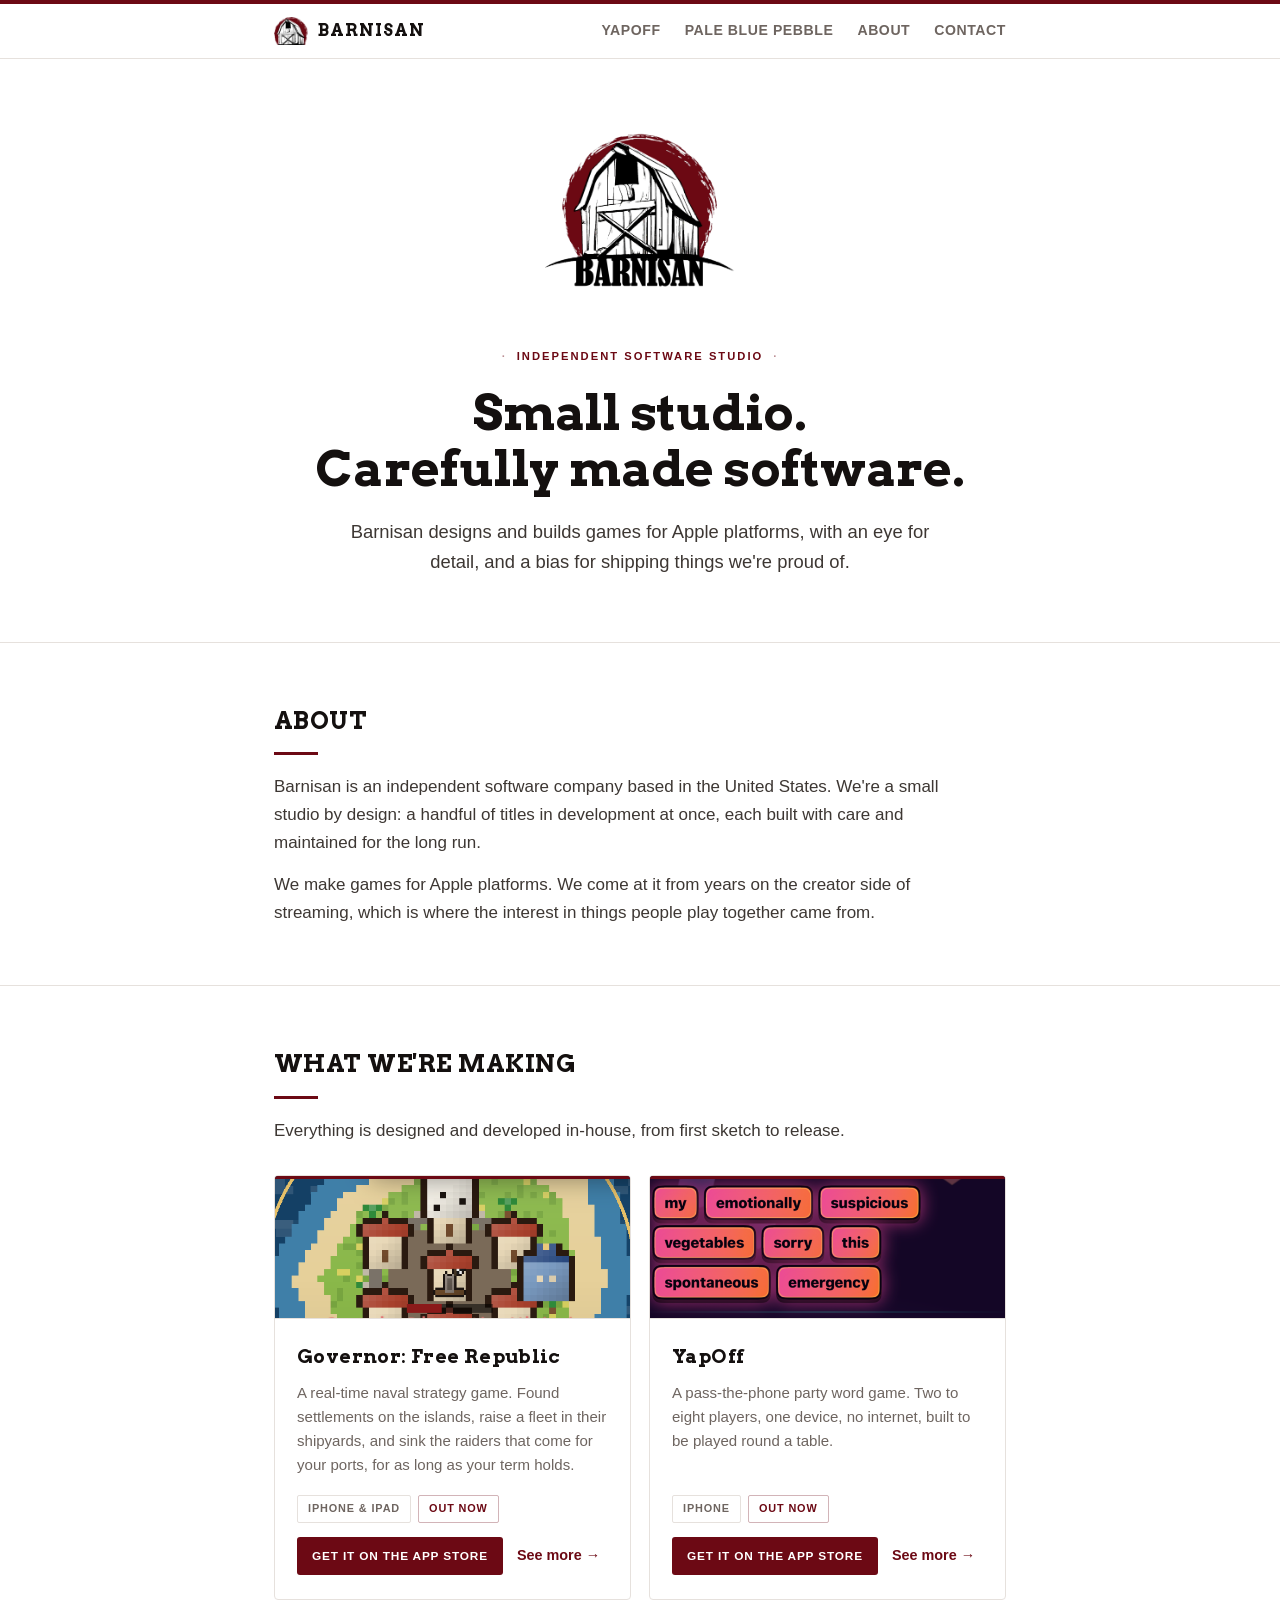
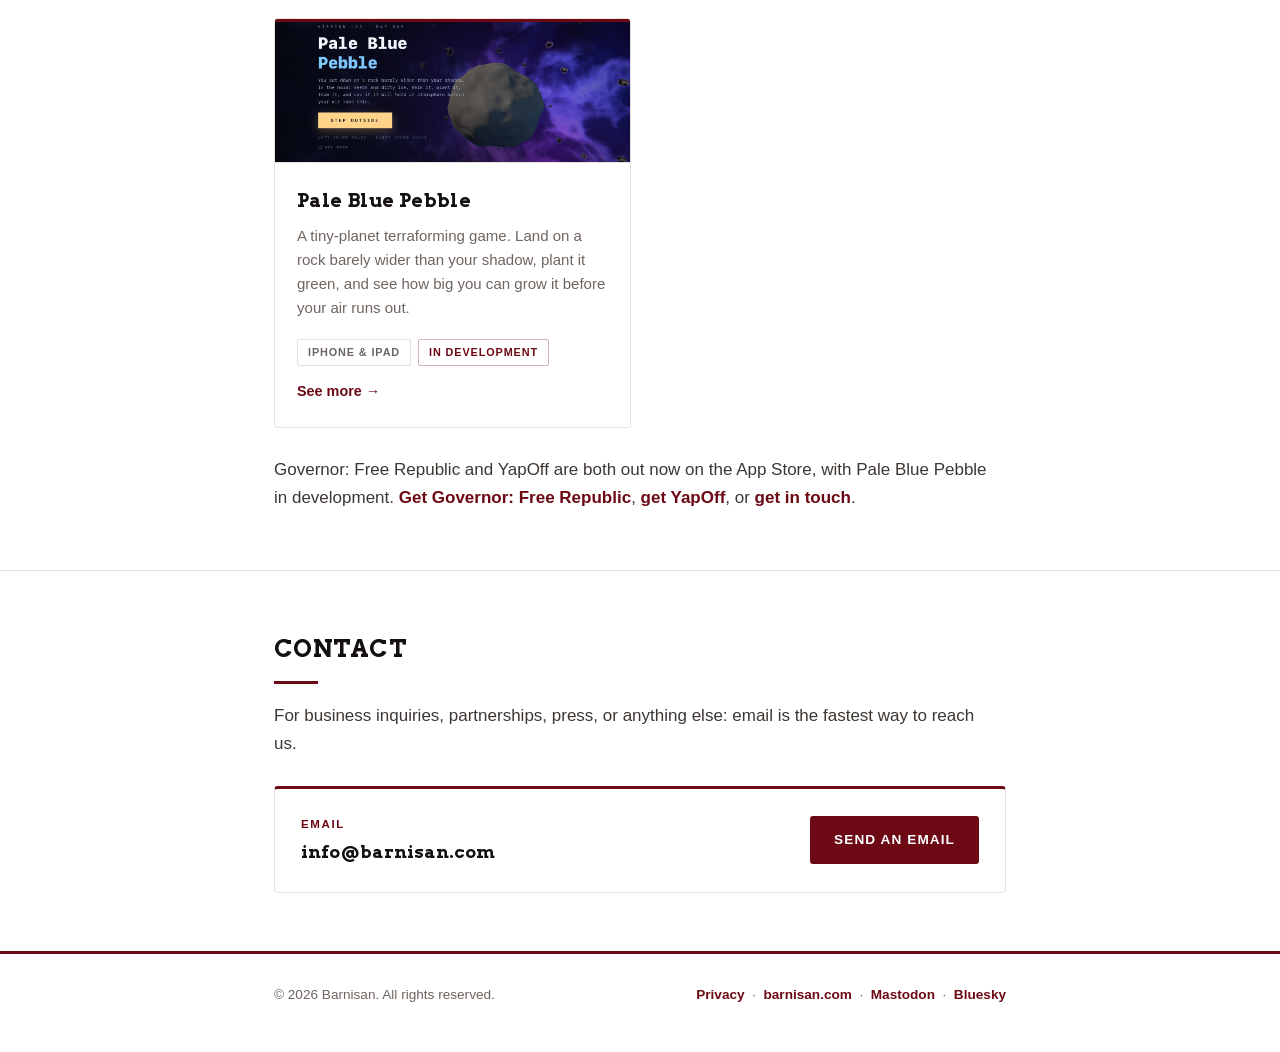
==== commit 2373c6c9: "Body text to Lato: serif heading, sans body, three faces max, per the pairing rules Aly sent Co-Auth" ====
--- a/index.html
+++ b/index.html
@@ -29,7 +29,7 @@
     --line: #E6E1DD;
     --card: #FFFFFF;
     --serif: Arvo, Rockwell, "Bookman Old Style", Georgia, "Times New Roman", serif;
-    --body-font: "Iowan Old Style", "Palatino Linotype", Palatino, Georgia, "Times New Roman", serif;
+    --body-font: Lato, "Helvetica Neue", Helvetica, Arial, sans-serif;
   }
   * { margin: 0; padding: 0; box-sizing: border-box; }
   html { scroll-behavior: smooth; }
--- a/fonts/fonts.css
+++ b/fonts/fonts.css
@@ -2,3 +2,7 @@
 @font-face { font-family: "Arvo"; font-style: normal; font-weight: 400; font-display: swap; src: url("/fonts/arvo-400.woff2") format("woff2"); }
 @font-face { font-family: "Arvo"; font-style: normal; font-weight: 700; font-display: swap; src: url("/fonts/arvo-700.woff2") format("woff2"); }
 @font-face { font-family: "Arvo"; font-style: italic; font-weight: 400; font-display: swap; src: url("/fonts/arvo-400i.woff2") format("woff2"); }
+/* Lato by Łukasz Dziedzic, SIL Open Font License 1.1. Body text. */
+@font-face { font-family: "Lato"; font-style: normal; font-weight: 400; font-display: swap; src: url("/fonts/lato-400.woff2") format("woff2"); }
+@font-face { font-family: "Lato"; font-style: normal; font-weight: 700; font-display: swap; src: url("/fonts/lato-700.woff2") format("woff2"); }
+@font-face { font-family: "Lato"; font-style: italic; font-weight: 400; font-display: swap; src: url("/fonts/lato-400i.woff2") format("woff2"); }
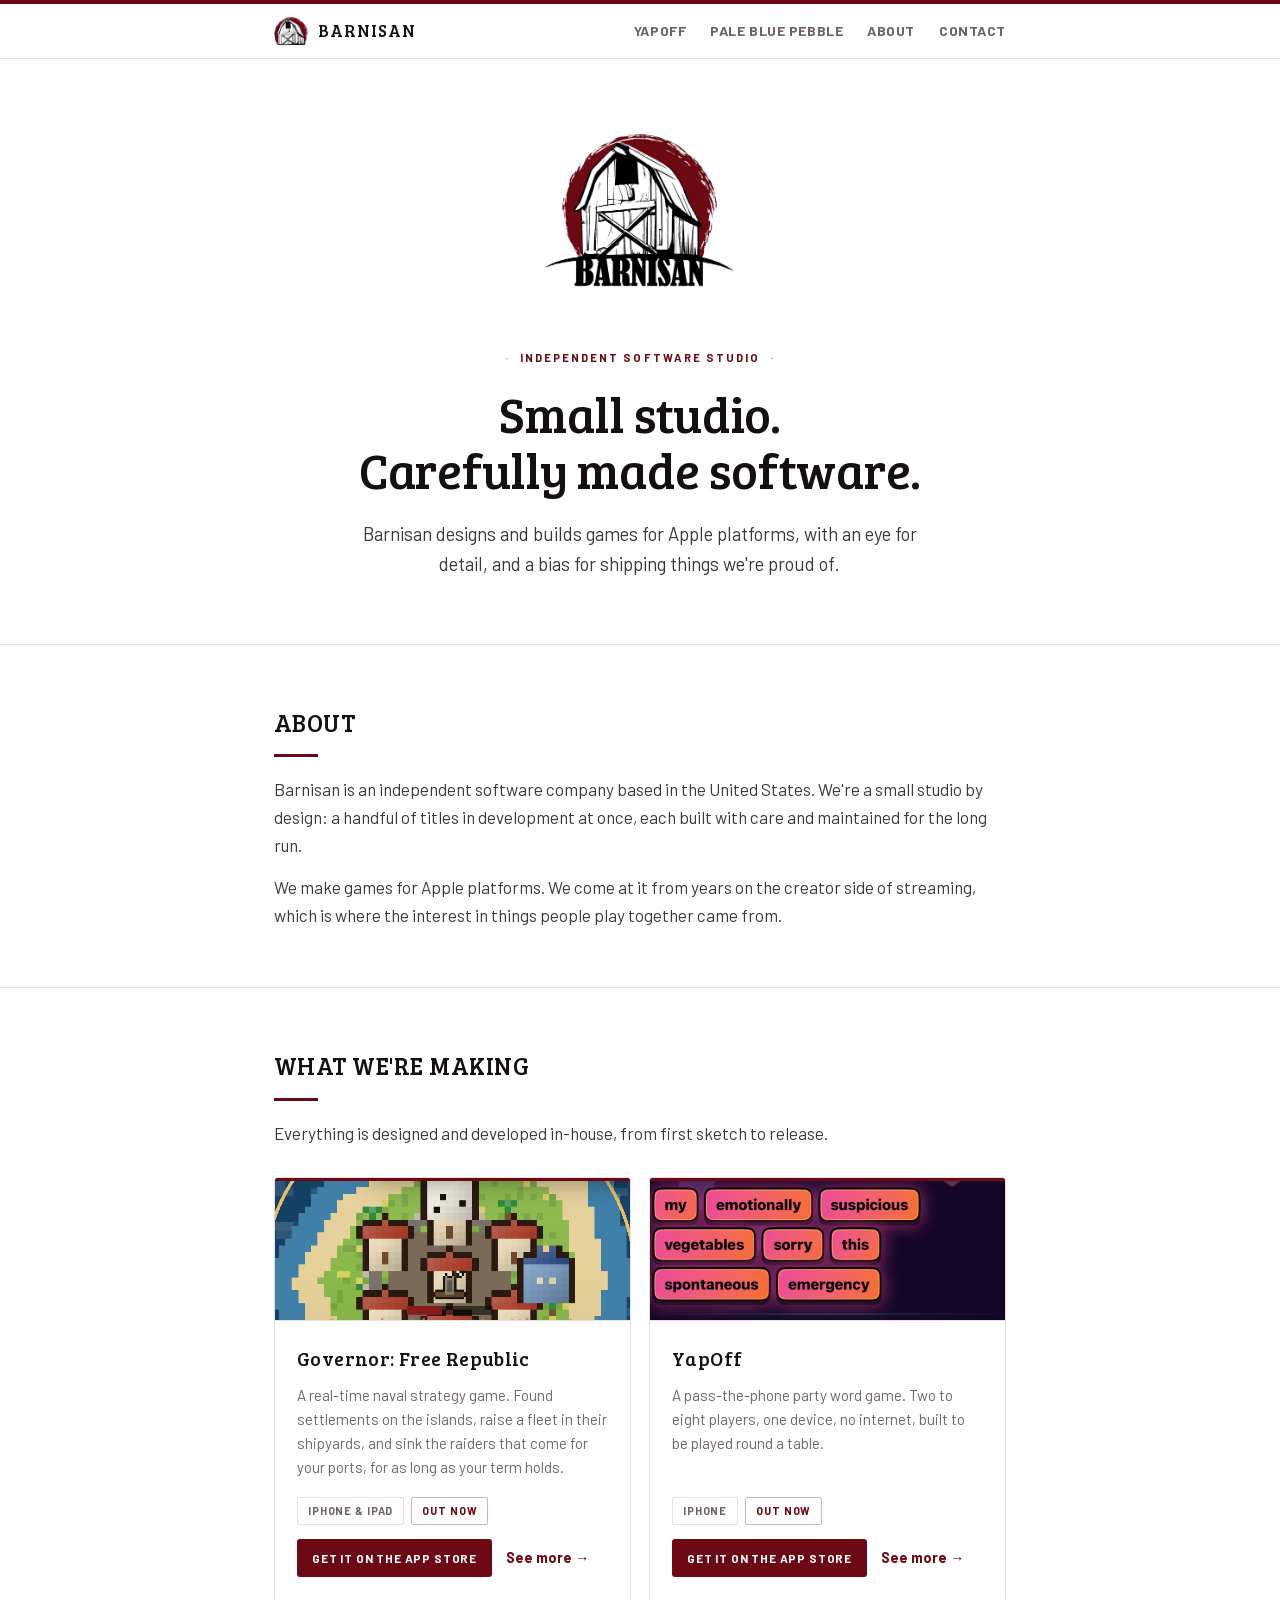
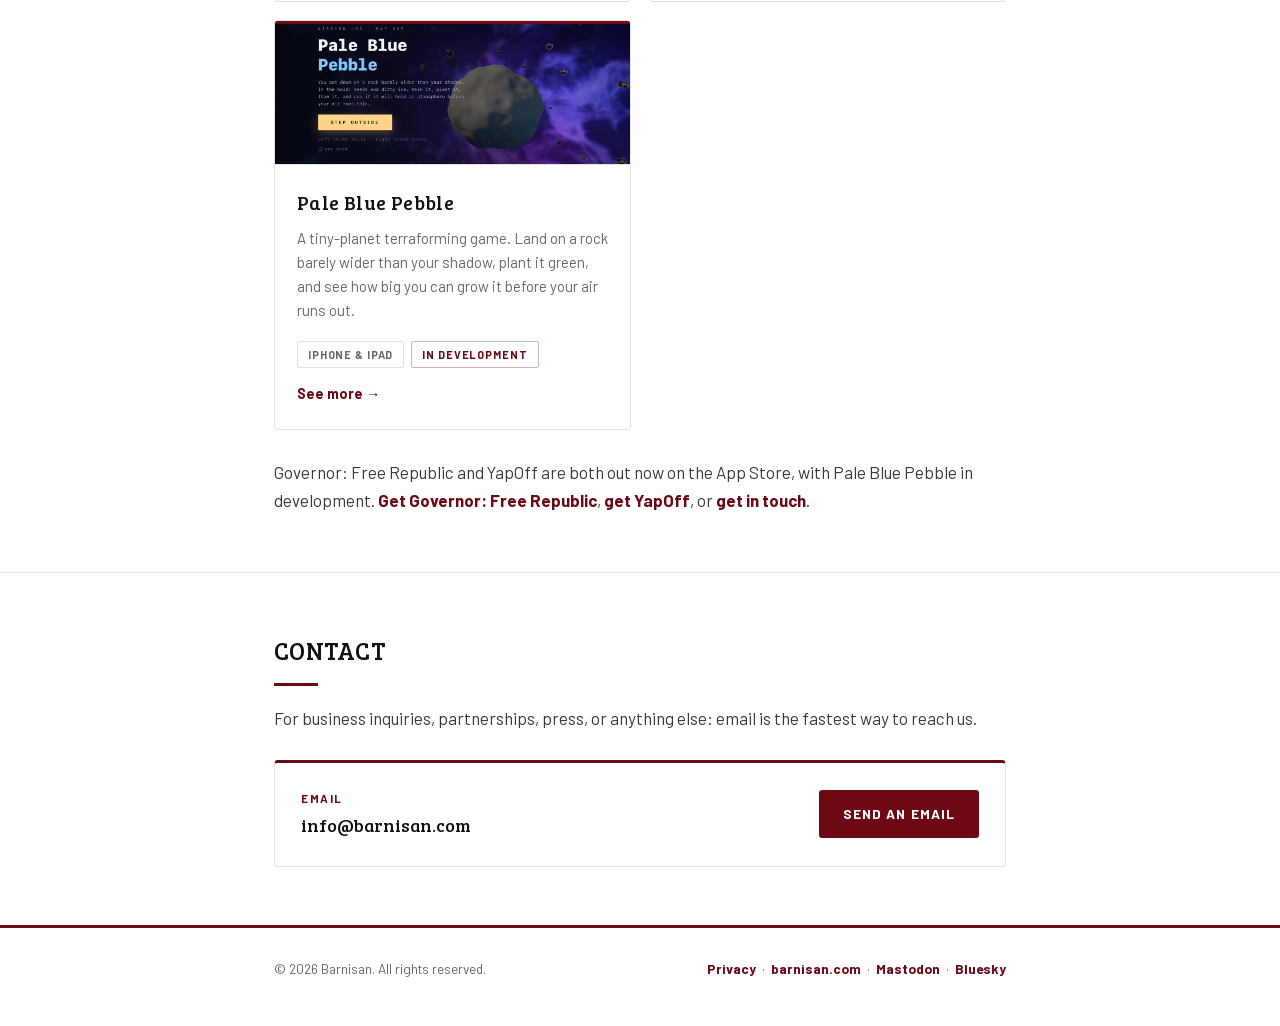
==== commit afc776db: "Site type: Bree Serif headings over Barlow body, Aly's pick from four rendered pairings Both self-ho" ====
--- a/index.html
+++ b/index.html
@@ -28,8 +28,8 @@
     --bg: #FFFFFF;
     --line: #E6E1DD;
     --card: #FFFFFF;
-    --serif: Arvo, Rockwell, "Bookman Old Style", Georgia, "Times New Roman", serif;
-    --body-font: Lato, "Helvetica Neue", Helvetica, Arial, sans-serif;
+    --serif: "Bree Serif", Rockwell, "Bookman Old Style", Georgia, serif;
+    --body-font: Barlow, "Helvetica Neue", Helvetica, Arial, sans-serif;
   }
   * { margin: 0; padding: 0; box-sizing: border-box; }
   html { scroll-behavior: smooth; }
@@ -42,7 +42,7 @@
     line-height: 1.65;
     -webkit-font-smoothing: antialiased;
   }
-  h1, h2, h3, .wordmark { font-family: var(--serif); font-weight: 700; letter-spacing: -0.005em; }
+  h1, h2, h3, .wordmark { font-family: var(--serif); font-weight: 400; letter-spacing: -0.005em; }
   .wrap { max-width: 780px; margin: 0 auto; padding: 0 24px; }
   .topstripe { height: 4px; background: var(--ox); }
 
@@ -118,7 +118,7 @@
   }
   .contact-box .label { font-size: 0.72rem; font-weight: 700; letter-spacing: 0.14em;
     text-transform: uppercase; color: var(--ox); }
-  .contact-box .email { font-size: 1.1rem; font-weight: 700; margin-top: 3px; font-family: var(--serif); }
+  .contact-box .email { font-size: 1.1rem; font-weight: 400; margin-top: 3px; font-family: var(--serif); }
   a.button {
     display: inline-block; background: var(--ox);
     color: #fff; text-decoration: none;
--- a/fonts/fonts.css
+++ b/fonts/fonts.css
@@ -1,8 +1,6 @@
-/* Arvo by Anton Koovit, SIL Open Font License 1.1. Self-hosted so the site makes no third-party requests. */
-@font-face { font-family: "Arvo"; font-style: normal; font-weight: 400; font-display: swap; src: url("/fonts/arvo-400.woff2") format("woff2"); }
-@font-face { font-family: "Arvo"; font-style: normal; font-weight: 700; font-display: swap; src: url("/fonts/arvo-700.woff2") format("woff2"); }
-@font-face { font-family: "Arvo"; font-style: italic; font-weight: 400; font-display: swap; src: url("/fonts/arvo-400i.woff2") format("woff2"); }
-/* Lato by Łukasz Dziedzic, SIL Open Font License 1.1. Body text. */
-@font-face { font-family: "Lato"; font-style: normal; font-weight: 400; font-display: swap; src: url("/fonts/lato-400.woff2") format("woff2"); }
-@font-face { font-family: "Lato"; font-style: normal; font-weight: 700; font-display: swap; src: url("/fonts/lato-700.woff2") format("woff2"); }
-@font-face { font-family: "Lato"; font-style: italic; font-weight: 400; font-display: swap; src: url("/fonts/lato-400i.woff2") format("woff2"); }
+/* Bree Serif by TypeTogether and Barlow by Jeremy Tribby, both SIL Open Font License 1.1. Chosen by Aly 1 Sep 2026. */
+@font-face { font-family: "Bree Serif"; font-style: normal; font-weight: 400; font-display: swap; src: url("/fonts/breeserif-400.woff2") format("woff2"); }
+@font-face { font-family: "Barlow"; font-style: italic; font-weight: 400; font-display: swap; src: url("/fonts/barlow-400i.woff2") format("woff2"); }
+@font-face { font-family: "Barlow"; font-style: normal; font-weight: 400; font-display: swap; src: url("/fonts/barlow-400.woff2") format("woff2"); }
+@font-face { font-family: "Barlow"; font-style: normal; font-weight: 500; font-display: swap; src: url("/fonts/barlow-500.woff2") format("woff2"); }
+@font-face { font-family: "Barlow"; font-style: normal; font-weight: 700; font-display: swap; src: url("/fonts/barlow-700.woff2") format("woff2"); }
